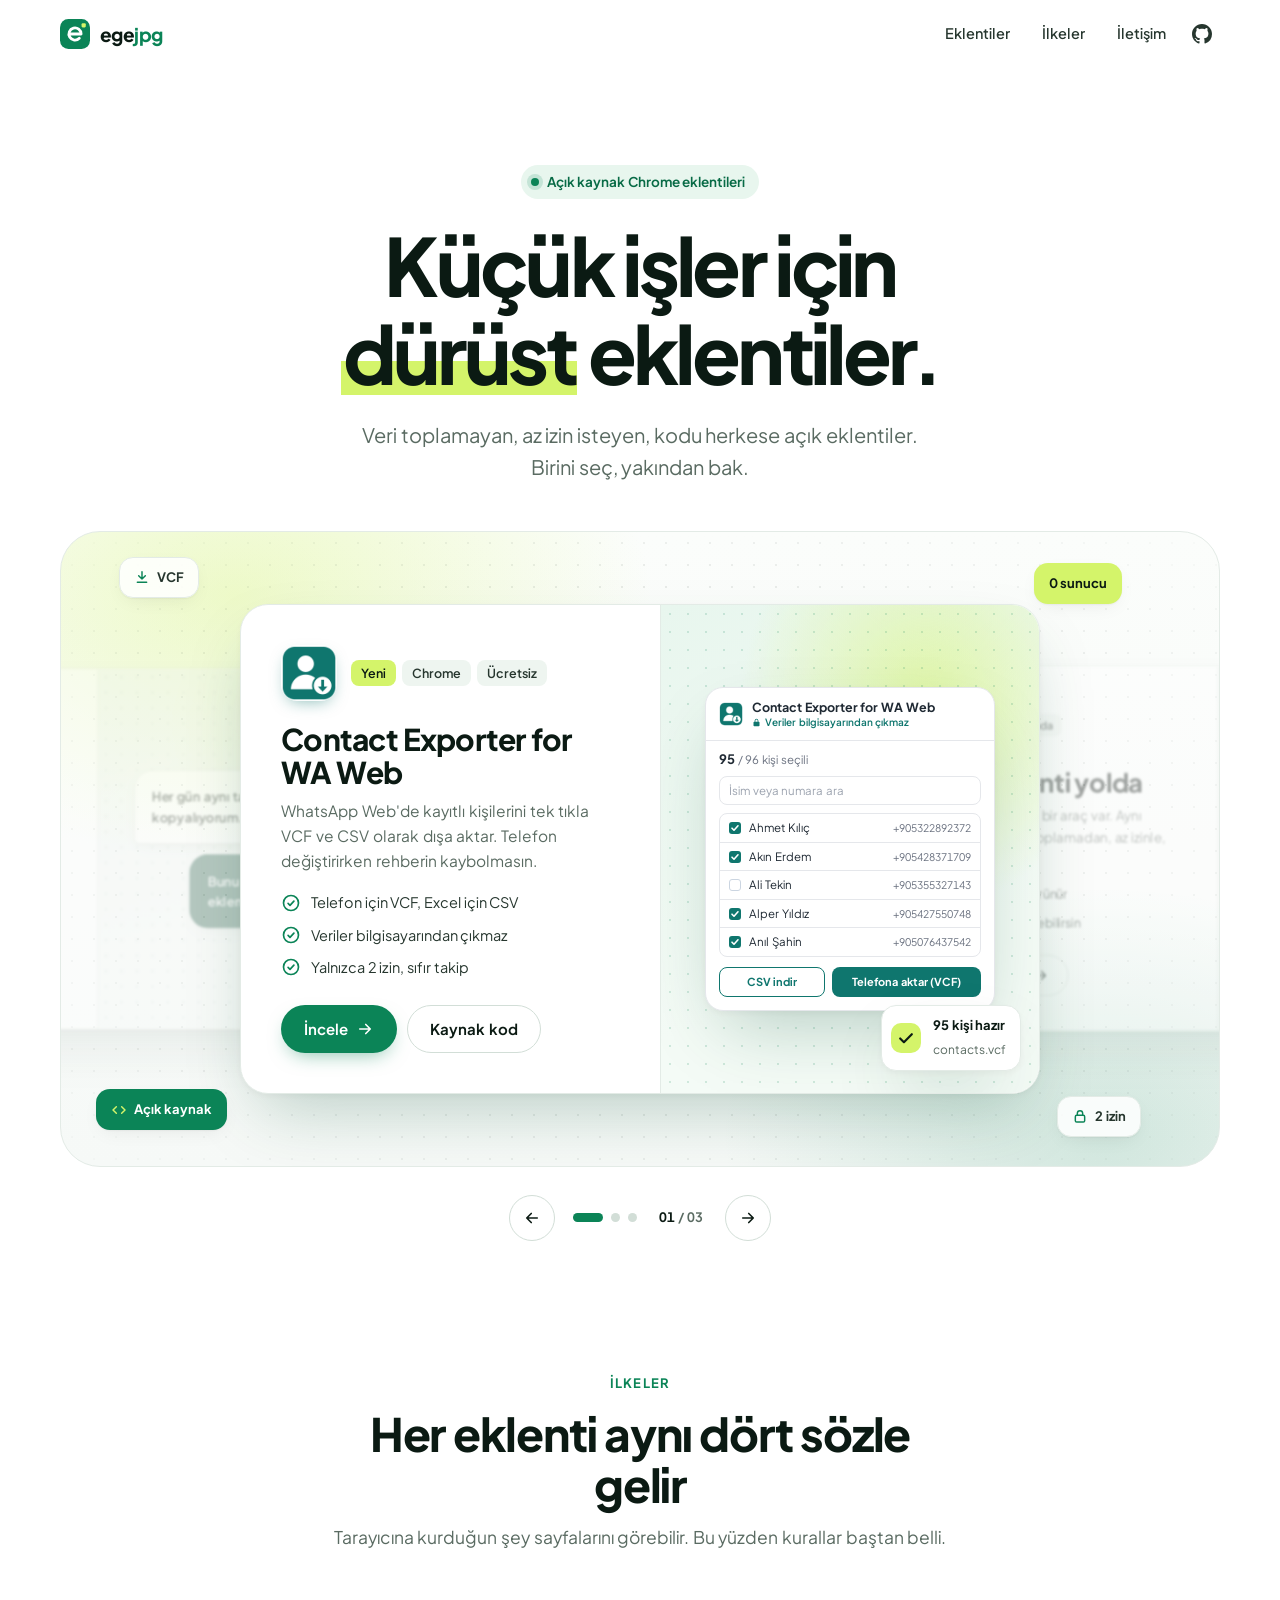
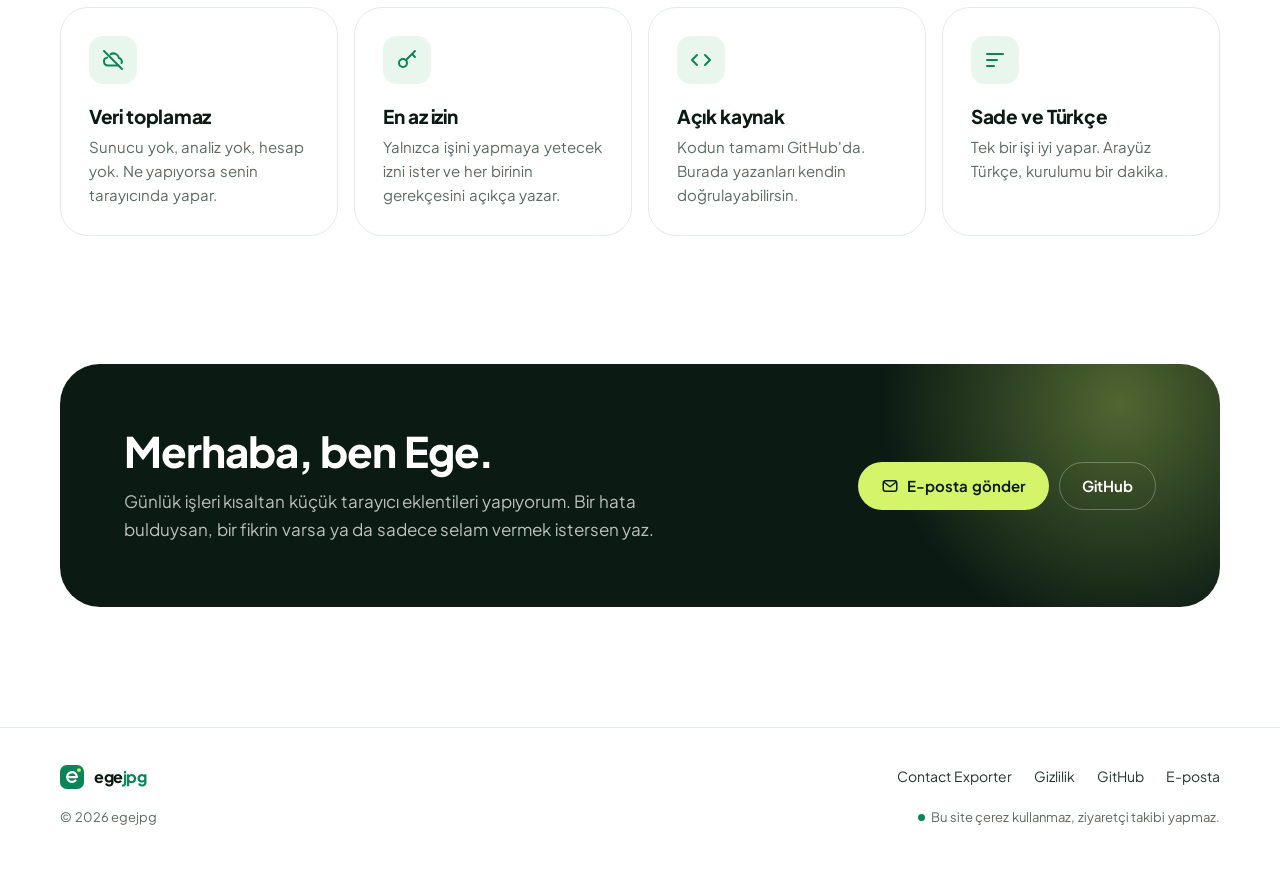
==== index.html @ b01a28e3 "Initial site: home, Contact Exporter page, privacy policy" ====
<!doctype html>
<html lang="tr" class="no-js">
<head>
  <meta charset="utf-8">
  <meta name="viewport" content="width=device-width, initial-scale=1">
  <title>egejpg · Dürüst tarayıcı eklentileri</title>
  <meta name="description" content="Veri toplamayan, az izin isteyen, açık kaynak Chrome eklentileri. Contact Exporter for WA Web ve sıradakiler.">
  <link rel="canonical" href="https://egejpg.github.io/">
  <meta name="theme-color" content="#ffffff">
  <meta property="og:type" content="website">
  <meta property="og:site_name" content="egejpg">
  <meta property="og:title" content="egejpg · Dürüst tarayıcı eklentileri">
  <meta property="og:description" content="Veri toplamayan, az izin isteyen, açık kaynak Chrome eklentileri.">
  <meta property="og:url" content="https://egejpg.github.io/">
  <meta property="og:image" content="https://egejpg.github.io/assets/img/contact-exporter/ana.png">
  <meta name="twitter:card" content="summary_large_image">
  <link rel="icon" href="/favicon.svg" type="image/svg+xml">
  <link rel="preload" href="/assets/fonts/jakarta-latin.woff2" as="font" type="font/woff2" crossorigin>
  <link rel="stylesheet" href="/assets/css/site.css">
  <script src="/assets/js/site.js" defer></script>
</head>
<body>
  <a class="skip" href="#icerik">İçeriğe geç</a>

  <header class="site-header">
    <div class="container">
      <a class="wordmark" href="/" aria-label="egejpg ana sayfa">
        <svg viewBox="0 0 32 32" aria-hidden="true"><rect width="32" height="32" rx="9" fill="#0b8457"/><path d="M9.5 16h13a6.5 6.5 0 1 0-1.9 4.6" fill="none" stroke="#fff" stroke-width="3" stroke-linecap="round" stroke-linejoin="round"/><rect x="23" y="4.5" width="4.5" height="4.5" rx="1.2" fill="#d4f46a"/></svg>
        <span class="wm">ege<b>jpg</b></span>
      </a>
      <nav class="nav" aria-label="Ana menü">
        <a href="#eklentiler"><span class="nav-text">Eklentiler</span></a>
        <a href="#ilkeler"><span class="nav-text">İlkeler</span></a>
        <a href="#iletisim"><span class="nav-text">İletişim</span></a>
        <a class="nav-icon" href="https://github.com/egejpg" aria-label="GitHub">
          <svg viewBox="0 0 16 16" fill="currentColor" aria-hidden="true"><path d="M8 0C3.58 0 0 3.58 0 8c0 3.54 2.29 6.53 5.47 7.59.4.07.55-.17.55-.38 0-.19-.01-.82-.01-1.49-2.01.37-2.53-.49-2.69-.94-.09-.23-.48-.94-.82-1.13-.28-.15-.68-.52-.01-.53.63-.01 1.08.58 1.23.82.72 1.21 1.87.87 2.33.66.07-.52.28-.87.51-1.07-1.78-.2-3.64-.89-3.64-3.95 0-.87.31-1.59.82-2.15-.08-.2-.36-1.02.08-2.12 0 0 .67-.21 2.2.82.64-.18 1.32-.27 2-.27.68 0 1.36.09 2 .27 1.53-1.04 2.2-.82 2.2-.82.44 1.1.16 1.92.08 2.12.51.56.82 1.27.82 2.15 0 3.07-1.87 3.75-3.65 3.95.29.25.54.73.54 1.48 0 1.07-.01 1.93-.01 2.2 0 .21.15.46.55.38A8.013 8.013 0 0016 8c0-4.42-3.58-8-8-8z"/></svg>
        </a>
      </nav>
    </div>
  </header>

  <main id="icerik">
    <section class="hero container">
      <p class="eyebrow reveal"><span class="dot"></span> Açık kaynak Chrome eklentileri</p>
      <h1 class="reveal" style="--d:.08s">Küçük işler için <mark class="hl">dürüst</mark> eklentiler.</h1>
      <p class="lead reveal" style="--d:.16s">Veri toplamayan, az izin isteyen, kodu herkese açık eklentiler. Birini seç, yakından bak.</p>
    </section>

    <section id="eklentiler" class="container reveal" style="--d:.22s" aria-label="Eklentiler">
      <div id="ext-carousel" class="stage home-stage carousel" data-carousel data-parallax tabindex="0">
        <span class="floater" style="--x:5%;--y:4%;--depth:22;" aria-hidden="true"><span class="floater-in" style="--dur:9s">
          <svg viewBox="0 0 24 24" fill="none" stroke="currentColor" stroke-width="2.2" stroke-linecap="round" stroke-linejoin="round"><path d="M12 4v11M7 10l5 5 5-5M5 20h14"/></svg>VCF</span></span>
        <span class="floater hide-sm" style="--x:84%;--y:5%;--depth:-18;" aria-hidden="true"><span class="floater-in lime" style="--dur:11s;--delay:-3s">0 sunucu</span></span>
        <span class="floater hide-sm" style="--x:3%;--y:88%;--depth:-14;" aria-hidden="true"><span class="floater-in green" style="--dur:10s;--delay:-6s">
          <svg viewBox="0 0 24 24" fill="none" stroke="currentColor" stroke-width="2.2" stroke-linecap="round" stroke-linejoin="round"><path d="m8 7-5 5 5 5M16 7l5 5-5 5"/></svg>Açık kaynak</span></span>
        <span class="floater" style="--x:86%;--y:89%;--depth:20;" aria-hidden="true"><span class="floater-in" style="--dur:8s;--delay:-2s">
          <svg viewBox="0 0 24 24" fill="none" stroke="currentColor" stroke-width="2.2" stroke-linecap="round" stroke-linejoin="round"><rect x="5" y="11" width="14" height="10" rx="2"/><path d="M8 11V8a4 4 0 0 1 8 0v3"/></svg>2 izin</span></span>

        <div class="carousel-track">
          <!-- 1. Contact Exporter -->
          <article class="slide" data-title="Contact Exporter for WA Web">
            <div class="slide-float">
              <div class="slide-card ext-card">
                <div class="ext-body">
                  <div class="ext-top">
                    <img class="ext-icon" src="/assets/img/contact-exporter/icon.png" alt="" width="56" height="56">
                    <div class="ext-tags"><span class="tag tag-lime">Yeni</span><span class="tag">Chrome</span><span class="tag">Ücretsiz</span></div>
                  </div>
                  <h2>Contact Exporter for WA Web</h2>
                  <p>WhatsApp Web'de kayıtlı kişilerini tek tıkla VCF ve CSV olarak dışa aktar. Telefon değiştirirken rehberin kaybolmasın.</p>
                  <ul class="checks">
                    <li><svg viewBox="0 0 24 24" fill="none" stroke="currentColor" stroke-width="2" stroke-linecap="round" stroke-linejoin="round"><circle cx="12" cy="12" r="9"/><path d="m8.5 12.5 2.3 2.3 4.7-5"/></svg>Telefon için VCF, Excel için CSV</li>
                    <li><svg viewBox="0 0 24 24" fill="none" stroke="currentColor" stroke-width="2" stroke-linecap="round" stroke-linejoin="round"><circle cx="12" cy="12" r="9"/><path d="m8.5 12.5 2.3 2.3 4.7-5"/></svg>Veriler bilgisayarından çıkmaz</li>
                    <li><svg viewBox="0 0 24 24" fill="none" stroke="currentColor" stroke-width="2" stroke-linecap="round" stroke-linejoin="round"><circle cx="12" cy="12" r="9"/><path d="m8.5 12.5 2.3 2.3 4.7-5"/></svg>Yalnızca 2 izin, sıfır takip</li>
                  </ul>
                  <div class="ext-actions">
                    <a class="btn btn-primary" href="/contact-exporter/">İncele
                      <svg class="arrow" viewBox="0 0 24 24" fill="none" stroke="currentColor" stroke-width="2.2" stroke-linecap="round" stroke-linejoin="round"><path d="M5 12h14M13 6l6 6-6 6"/></svg></a>
                    <a class="btn btn-ghost" href="https://github.com/egejpg/contact-exporter-wa-web">Kaynak kod</a>
                  </div>
                </div>
                <div class="ext-visual" aria-hidden="true">
                  <div class="depth">
                    <div class="mock-popup">
                      <div class="mp-head"><img src="/assets/img/contact-exporter/icon.png" alt="" width="24" height="24"><div><b>Contact Exporter for WA Web</b><small><svg viewBox="0 0 24 24" fill="currentColor"><path d="M12 2a5 5 0 0 0-5 5v3H6a2 2 0 0 0-2 2v8a2 2 0 0 0 2 2h12a2 2 0 0 0 2-2v-8a2 2 0 0 0-2-2h-1V7a5 5 0 0 0-5-5zm-3 8V7a3 3 0 1 1 6 0v3H9z"/></svg>Veriler bilgisayarından çıkmaz</small></div></div>
                      <div class="mp-body">
                        <div class="mp-count"><b>95</b> / 96 kişi seçili</div>
                        <div class="mp-search">İsim veya numara ara</div>
                        <ul class="mp-list">
                          <li><i></i><span>Ahmet Kılıç</span><em>+905322892372</em></li>
                          <li><i></i><span>Akın Erdem</span><em>+905428371709</em></li>
                          <li class="off"><i></i><span>Ali Tekin</span><em>+905355327143</em></li>
                          <li><i></i><span>Alper Yıldız</span><em>+905427550748</em></li>
                          <li><i></i><span>Anıl Şahin</span><em>+905076437542</em></li>
                        </ul>
                        <div class="mp-actions"><span class="o">CSV indir</span><span class="f">Telefona aktar (VCF)</span></div>
                      </div>
                    </div>
                  </div>
                  <div class="toast-pos depth-2">
                    <div class="mock-toast"><span class="ok"><svg viewBox="0 0 24 24" fill="none" stroke="currentColor" stroke-width="2.6" stroke-linecap="round" stroke-linejoin="round"><path d="m5 12.5 4.5 4.5L19 7.5"/></svg></span><div><b>95 kişi hazır</b><small>contacts.vcf</small></div></div>
                  </div>
                </div>
              </div>
            </div>
          </article>

          <!-- 2. Sıradaki -->
          <article class="slide" data-title="Sıradaki eklenti">
            <div class="slide-float">
              <div class="slide-card ext-card">
                <div class="ext-body">
                  <div class="ext-top">
                    <span class="ext-icon placeholder"><svg viewBox="0 0 24 24" fill="none" stroke="currentColor" stroke-width="2" stroke-linecap="round"><path d="M12 5v14M5 12h14"/></svg></span>
                    <div class="ext-tags"><span class="tag">Yapım aşamasında</span></div>
                  </div>
                  <h2>Sıradaki eklenti yolda</h2>
                  <p>Üzerinde çalıştığım yeni bir araç var. Aynı ilkelerle gelecek: veri toplamadan, az izinle, kodu açık.</p>
                  <ul class="checks">
                    <li><svg viewBox="0 0 24 24" fill="none" stroke="currentColor" stroke-width="2" stroke-linecap="round" stroke-linejoin="round"><circle cx="12" cy="12" r="9"/><path d="m8.5 12.5 2.3 2.3 4.7-5"/></svg>Çıkınca ilk burada görünür</li>
                    <li><svg viewBox="0 0 24 24" fill="none" stroke="currentColor" stroke-width="2" stroke-linecap="round" stroke-linejoin="round"><circle cx="12" cy="12" r="9"/><path d="m8.5 12.5 2.3 2.3 4.7-5"/></svg>GitHub'dan takip edebilirsin</li>
                  </ul>
                  <div class="ext-actions">
                    <a class="btn btn-ghost" href="https://github.com/egejpg">GitHub'da takip et
                      <svg class="arrow" viewBox="0 0 24 24" fill="none" stroke="currentColor" stroke-width="2.2" stroke-linecap="round" stroke-linejoin="round"><path d="M5 12h14M13 6l6 6-6 6"/></svg></a>
                  </div>
                </div>
                <div class="ext-visual" aria-hidden="true">
                  <div class="ghost-stack depth">
                    <div class="ghost-row"><i></i><b></b></div>
                    <div class="ghost-row"><i></i><b></b></div>
                    <div class="ghost-row"><i></i><b></b></div>
                  </div>
                </div>
              </div>
            </div>
          </article>

          <!-- 3. Fikir -->
          <article class="slide" data-title="Fikrini yaz">
            <div class="slide-float">
              <div class="slide-card ext-card">
                <div class="ext-body">
                  <div class="ext-top">
                    <span class="ext-icon placeholder"><svg viewBox="0 0 24 24" fill="none" stroke="currentColor" stroke-width="2" stroke-linecap="round" stroke-linejoin="round"><path d="M9 18h6M10 21h4M12 3a6 6 0 0 0-3.5 10.9c.6.4 1 1.1 1 1.8V16h5v-.3c0-.7.4-1.4 1-1.8A6 6 0 0 0 12 3z"/></svg></span>
                    <div class="ext-tags"><span class="tag">Senden</span></div>
                  </div>
                  <h2>Bir fikrin mi var?</h2>
                  <p>Tarayıcıda her gün tekrar ettiğin, seni yoran bir iş varsa yaz. Sıradaki eklenti o olabilir.</p>
                  <div class="ext-actions">
                    <a class="btn btn-primary" href="mailto:egeergul67@gmail.com?subject=Eklenti%20fikri">Fikrini yaz
                      <svg class="arrow" viewBox="0 0 24 24" fill="none" stroke="currentColor" stroke-width="2.2" stroke-linecap="round" stroke-linejoin="round"><path d="M5 12h14M13 6l6 6-6 6"/></svg></a>
                  </div>
                </div>
                <div class="ext-visual" aria-hidden="true">
                  <div class="bubbles depth">
                    <p class="bubble">Her gün aynı tabloyu elle kopyalıyorum…</p>
                    <p class="bubble">Bunu tek tıkla yapan bir eklenti olabilir.</p>
                  </div>
                </div>
              </div>
            </div>
          </article>
        </div>
      </div>

      <div class="carousel-controls" data-controls="ext-carousel">
        <button class="c-btn" type="button" data-prev aria-label="Önceki">
          <svg viewBox="0 0 24 24" fill="none" stroke="currentColor" stroke-width="2.2" stroke-linecap="round" stroke-linejoin="round"><path d="M19 12H5M11 6l-6 6 6 6"/></svg></button>
        <div class="c-dots"></div>
        <span class="c-count" aria-live="polite"></span>
        <button class="c-btn" type="button" data-next aria-label="Sonraki">
          <svg viewBox="0 0 24 24" fill="none" stroke="currentColor" stroke-width="2.2" stroke-linecap="round" stroke-linejoin="round"><path d="M5 12h14M13 6l6 6-6 6"/></svg></button>
      </div>
    </section>

    <section id="ilkeler" class="section container">
      <div class="section-head center reveal">
        <span class="kicker">İlkeler</span>
        <h2>Her eklenti aynı dört sözle gelir</h2>
        <p>Tarayıcına kurduğun şey sayfalarını görebilir. Bu yüzden kurallar baştan belli.</p>
      </div>
      <div class="grid-4">
        <article class="card reveal">
          <div class="card-icon"><svg viewBox="0 0 24 24" fill="none" stroke="currentColor" stroke-width="2" stroke-linecap="round" stroke-linejoin="round"><path d="m3 3 18 18"/><path d="M17.5 17.5H7a4 4 0 0 1-.9-7.9M9.5 6.3A5.5 5.5 0 0 1 17.9 10a3.5 3.5 0 0 1 2.6 5"/></svg></div>
          <h3>Veri toplamaz</h3>
          <p>Sunucu yok, analiz yok, hesap yok. Ne yapıyorsa senin tarayıcında yapar.</p>
        </article>
        <article class="card reveal" style="--d:.08s">
          <div class="card-icon"><svg viewBox="0 0 24 24" fill="none" stroke="currentColor" stroke-width="2" stroke-linecap="round" stroke-linejoin="round"><circle cx="8" cy="15" r="4"/><path d="m11 12 9-9M17 6l3 3"/></svg></div>
          <h3>En az izin</h3>
          <p>Yalnızca işini yapmaya yetecek izni ister ve her birinin gerekçesini açıkça yazar.</p>
        </article>
        <article class="card reveal" style="--d:.16s">
          <div class="card-icon"><svg viewBox="0 0 24 24" fill="none" stroke="currentColor" stroke-width="2" stroke-linecap="round" stroke-linejoin="round"><path d="m8 7-5 5 5 5M16 7l5 5-5 5"/></svg></div>
          <h3>Açık kaynak</h3>
          <p>Kodun tamamı GitHub'da. Burada yazanları kendin doğrulayabilirsin.</p>
        </article>
        <article class="card reveal" style="--d:.24s">
          <div class="card-icon"><svg viewBox="0 0 24 24" fill="none" stroke="currentColor" stroke-width="2" stroke-linecap="round" stroke-linejoin="round"><path d="M4 6h16M4 12h10M4 18h7"/></svg></div>
          <h3>Sade ve Türkçe</h3>
          <p>Tek bir işi iyi yapar. Arayüz Türkçe, kurulumu bir dakika.</p>
        </article>
      </div>
    </section>

    <section id="iletisim" class="container">
      <div class="band reveal">
        <div>
          <h2>Merhaba, ben Ege.</h2>
          <p>Günlük işleri kısaltan küçük tarayıcı eklentileri yapıyorum. Bir hata bulduysan, bir fikrin varsa ya da sadece selam vermek istersen yaz.</p>
        </div>
        <div class="actions">
          <a class="btn btn-primary" href="mailto:egeergul67@gmail.com">
            <svg viewBox="0 0 24 24" fill="none" stroke="currentColor" stroke-width="2" stroke-linecap="round" stroke-linejoin="round"><rect x="3" y="5" width="18" height="14" rx="3"/><path d="m4 7 8 6 8-6"/></svg>E-posta gönder</a>
          <a class="btn btn-ghost" href="https://github.com/egejpg">GitHub</a>
        </div>
      </div>
    </section>
  </main>

  <footer class="site-footer">
    <div class="container">
      <a class="wordmark" href="/" aria-label="egejpg ana sayfa">
        <svg viewBox="0 0 32 32" aria-hidden="true"><rect width="32" height="32" rx="9" fill="#0b8457"/><path d="M9.5 16h13a6.5 6.5 0 1 0-1.9 4.6" fill="none" stroke="#fff" stroke-width="3" stroke-linecap="round" stroke-linejoin="round"/><rect x="23" y="4.5" width="4.5" height="4.5" rx="1.2" fill="#d4f46a"/></svg>
        <span class="wm">ege<b>jpg</b></span>
      </a>
      <nav class="foot-links" aria-label="Alt menü">
        <a href="/contact-exporter/">Contact Exporter</a>
        <a href="/contact-exporter/privacy/">Gizlilik</a>
        <a href="https://github.com/egejpg">GitHub</a>
        <a href="mailto:egeergul67@gmail.com">E-posta</a>
      </nav>
      <div class="foot-note">
        <span>© <span data-year>2026</span> egejpg</span>
        <span class="leaf">Bu site çerez kullanmaz, ziyaretçi takibi yapmaz.</span>
      </div>
    </div>
  </footer>
</body>
</html>
---- assets/css/site.css ----
/* egejpg — site stilleri
   İlkeler: beyaz zemin, tek yeşil + limon vurgu, yuvarlak kartlar,
   belirli bir sahne (stage) içinde yüzen öğeler. */

@font-face {
  font-family: 'Jakarta';
  font-style: normal;
  font-display: swap;
  font-weight: 200 800;
  src: url(/assets/fonts/jakarta-latin-ext.woff2) format('woff2');
  unicode-range: U+0100-02BA, U+02BD-02C5, U+02C7-02CC, U+02CE-02D7, U+02DD-02FF, U+0304, U+0308, U+0329, U+1D00-1DBF, U+1E00-1E9F, U+1EF2-1EFF, U+2020, U+20A0-20AB, U+20AD-20C0, U+2113, U+2C60-2C7F, U+A720-A7FF;
}
@font-face {
  font-family: 'Jakarta';
  font-style: normal;
  font-display: swap;
  font-weight: 200 800;
  src: url(/assets/fonts/jakarta-latin.woff2) format('woff2');
  unicode-range: U+0000-00FF, U+0131, U+0152-0153, U+02BB-02BC, U+02C6, U+02DA, U+02DC, U+0304, U+0308, U+0329, U+2000-206F, U+20AC, U+2122, U+2191, U+2193, U+2212, U+2215, U+FEFF, U+FFFD;
}

:root {
  --bg: #ffffff;
  --surface: #f6f9f7;
  --surface-2: #eef5f0;
  --ink: #0b1a13;
  --ink-2: #26362e;
  --muted: #5a6b62;
  --line: #e3ebe6;
  --line-2: #d2ded7;

  --green: #0b8457;
  --green-deep: #086b46;
  --green-soft: #e8f6ee;
  --green-tint: #cfeedb;
  --lime: #d4f46a;
  --lime-soft: #f1fcd0;

  --r-s: 12px;
  --r: 20px;
  --r-l: 28px;
  --r-xl: 40px;

  --shadow-1: 0 1px 2px rgba(11, 26, 19, .05), 0 6px 20px -6px rgba(11, 26, 19, .08);
  --shadow-float: 0 2px 6px rgba(11, 26, 19, .04), 0 30px 70px -20px rgba(8, 80, 50, .28);
  --ease: cubic-bezier(.22, .8, .24, 1);
  --max: 1160px;
  --gutter: clamp(16px, 4vw, 32px);

  color-scheme: light;
}

*, *::before, *::after { box-sizing: border-box; }

html { -webkit-text-size-adjust: 100%; scroll-behavior: smooth; }

body {
  margin: 0;
  background: var(--bg);
  color: var(--ink);
  font: 400 16px/1.6 'Jakarta', system-ui, -apple-system, 'Segoe UI', Roboto, sans-serif;
  word-spacing: .04em;
  -webkit-font-smoothing: antialiased;
  text-rendering: optimizeLegibility;
  overflow-x: hidden;
}

img, svg { display: block; max-width: 100%; }
a { color: var(--green-deep); text-underline-offset: 3px; }
a:hover { color: var(--green); }
h1, h2, h3 { line-height: 1.1; letter-spacing: -.025em; margin: 0; font-weight: 750; }
p { margin: 0; }
:focus-visible { outline: 2px solid var(--green); outline-offset: 3px; border-radius: 6px; }
[hidden] { display: none !important; }

.container { width: min(var(--max), 100% - 2 * var(--gutter)); margin-inline: auto; }
.visually-hidden { position: absolute !important; width: 1px; height: 1px; overflow: hidden; clip: rect(0 0 0 0); white-space: nowrap; }
.skip { position: absolute; left: 12px; top: -48px; z-index: 100; background: var(--ink); color: #fff; padding: 8px 14px; border-radius: 10px; }
.skip:focus { top: 12px; color: #fff; }

/* ---------- Üst bar ---------- */
.site-header {
  position: sticky; top: 0; z-index: 50;
  background: rgba(255, 255, 255, .78);
  backdrop-filter: saturate(1.6) blur(14px);
  -webkit-backdrop-filter: saturate(1.6) blur(14px);
  border-bottom: 1px solid transparent;
  transition: border-color .3s;
}
.site-header.is-scrolled { border-bottom-color: var(--line); }
.site-header .container { display: flex; align-items: center; justify-content: space-between; height: 68px; gap: 16px; }

.wordmark { display: inline-flex; align-items: center; gap: 10px; color: var(--ink); text-decoration: none; font-weight: 750; font-size: 19px; letter-spacing: -.03em; }
.wordmark:hover { color: var(--ink); }
.wordmark svg { width: 30px; height: 30px; transition: transform .5s var(--ease); }
.wordmark:hover svg { transform: rotate(-8deg) scale(1.06); }
.wordmark b { color: var(--green); font-weight: inherit; }

.nav { display: flex; align-items: center; gap: 4px; }
.nav a {
  color: var(--ink-2); text-decoration: none; font-size: 14.5px; font-weight: 550;
  padding: 8px 14px; border-radius: 999px; transition: background .2s, color .2s;
}
.nav a:hover { background: var(--surface-2); color: var(--ink); }
.nav .nav-icon { display: inline-flex; padding: 8px; }
.nav .nav-icon svg { width: 20px; height: 20px; }
@media (max-width: 640px) { .nav .nav-text { display: none; } }

/* ---------- Düğmeler ---------- */
.btn {
  display: inline-flex; align-items: center; justify-content: center; gap: 8px;
  height: 48px; padding: 0 22px; border-radius: 999px;
  font: inherit; font-size: 15px; font-weight: 650; text-decoration: none; white-space: nowrap;
  border: 1px solid transparent; cursor: pointer;
  transition: transform .25s var(--ease), background .2s, box-shadow .25s, color .2s, border-color .2s;
}
.btn svg { width: 18px; height: 18px; flex: none; transition: transform .25s var(--ease); }
.btn:hover svg.arrow { transform: translateX(3px); }
.btn:active { transform: scale(.97); }
.btn-primary { background: var(--green); color: #fff; box-shadow: 0 8px 20px -8px rgba(11, 132, 87, .55); }
.btn-primary:hover { background: var(--green-deep); color: #fff; box-shadow: 0 12px 26px -10px rgba(11, 132, 87, .65); }
.btn-ghost { background: #fff; color: var(--ink); border-color: var(--line-2); }
.btn-ghost:hover { border-color: var(--ink); color: var(--ink); }
.btn-soon { background: var(--surface); color: var(--muted); border: 1px dashed var(--line-2); cursor: default; }
.btn-soon:active { transform: none; }
.btn-sm { height: 40px; padding: 0 16px; font-size: 14px; }

/* ---------- Etiketler ---------- */
.eyebrow {
  display: inline-flex; align-items: center; gap: 8px;
  padding: 6px 14px 6px 10px; border-radius: 999px;
  background: var(--green-soft); color: var(--green-deep);
  font-size: 13.5px; font-weight: 650;
}
.eyebrow .dot { width: 8px; height: 8px; border-radius: 50%; background: var(--green); box-shadow: 0 0 0 4px rgba(11, 132, 87, .16); animation: pulse 2.4s ease-in-out infinite; }
@keyframes pulse { 50% { box-shadow: 0 0 0 7px rgba(11, 132, 87, 0); } }

.tag { display: inline-flex; align-items: center; height: 26px; padding: 0 10px; border-radius: 8px; background: var(--surface-2); color: var(--ink-2); font-size: 12.5px; font-weight: 600; }
.tag-lime { background: var(--lime); color: var(--ink); }

mark.hl {
  color: inherit; padding: 0 .02em;
  background: linear-gradient(transparent 58%, var(--lime) 58%, var(--lime) 92%, transparent 92%);
}

/* ---------- Bölümler ---------- */
section { position: relative; }
.section { padding-block: clamp(72px, 10vw, 128px); }
.section-head { max-width: 640px; margin-bottom: clamp(32px, 5vw, 56px); }
.section-head.center { margin-inline: auto; text-align: center; }
.section-head h2 { font-size: clamp(30px, 4.4vw, 46px); margin-top: 14px; }
.section-head p { color: var(--muted); font-size: 17.5px; margin-top: 14px; }
.kicker { font-size: 13px; font-weight: 700; letter-spacing: .08em; text-transform: uppercase; color: var(--green); }

/* ---------- Ana sayfa giriş ---------- */
.hero { text-align: center; padding-top: clamp(48px, 8vw, 96px); padding-bottom: clamp(32px, 5vw, 48px); }
.hero h1 { font-size: clamp(40px, 7.2vw, 80px); letter-spacing: -.045em; margin: 22px auto 0; max-width: 13ch; }
.hero .lead { color: var(--muted); font-size: clamp(17px, 2vw, 20px); max-width: 560px; margin: 22px auto 0; }

/* ---------- Sahne: öğelerin yüzdüğü sınırlı alan ---------- */
.stage {
  --px: 0; --py: 0;
  position: relative; isolation: isolate; overflow: hidden;
  border-radius: var(--r-xl);
  border: 1px solid var(--line);
  background:
    radial-gradient(60% 70% at 15% 10%, rgba(212, 244, 106, .35), transparent 60%),
    radial-gradient(55% 65% at 90% 95%, rgba(11, 132, 87, .16), transparent 60%),
    linear-gradient(180deg, #fbfdfb, var(--surface));
}
.stage::before { /* nokta ızgara */
  content: ''; position: absolute; inset: 0; z-index: -1;
  background-image: radial-gradient(rgba(11, 26, 19, .12) 1px, transparent 1.2px);
  background-size: 22px 22px;
  -webkit-mask-image: radial-gradient(75% 75% at 50% 50%, #000 30%, transparent 100%);
  mask-image: radial-gradient(75% 75% at 50% 50%, #000 30%, transparent 100%);
}

/* Sahnede sürüklenebilen küçük yüzen çipler */
.floater {
  position: absolute; left: var(--x); top: var(--y); z-index: 2;
  transform: translate3d(calc(var(--px) * var(--depth, 10) * 1px), calc(var(--py) * var(--depth, 10) * 1px), 0);
  transition: transform .5s var(--ease);
  touch-action: none; cursor: grab; user-select: none; -webkit-user-select: none;
}
.floater.is-held { cursor: grabbing; transition: none; z-index: 5; }
.floater-in {
  display: inline-flex; align-items: center; gap: 7px;
  padding: 9px 14px; border-radius: 14px;
  background: rgba(255, 255, 255, .86); border: 1px solid var(--line);
  box-shadow: var(--shadow-1);
  font-size: 13px; font-weight: 700; color: var(--ink-2); white-space: nowrap;
  animation: drift var(--dur, 9s) ease-in-out infinite;
  animation-delay: var(--delay, 0s);
  transition: box-shadow .25s, transform .25s var(--ease);
}
.floater.is-held .floater-in { box-shadow: var(--shadow-float); scale: 1.06; }
.floater-in svg { width: 16px; height: 16px; color: var(--green); }
.floater-in.lime { background: var(--lime); border-color: transparent; color: var(--ink); }
.floater-in.green { background: var(--green); border-color: transparent; color: #fff; }
.floater-in.green svg { color: var(--lime); }
@keyframes drift {
  0%, 100% { transform: translate3d(0, 0, 0) rotate(-2deg); }
  33% { transform: translate3d(6px, -12px, 0) rotate(1.5deg); }
  66% { transform: translate3d(-5px, 6px, 0) rotate(-.5deg); }
}

/* ---------- Kaydırmalı seçici (carousel) ---------- */
.carousel { outline: none; }
.carousel-track {
  position: relative; z-index: 1;
  display: grid; place-items: center;
  pointer-events: none;
  touch-action: pan-y;
}
.slide {
  --off: 0; --abs: 0;
  grid-area: 1 / 1;
  width: var(--slide-w, min(800px, 84%));
  pointer-events: auto;
  transform: translateX(calc(var(--off) * var(--shift, 70%) + var(--drag, 0px))) scale(calc(1 - var(--abs) * .14));
  opacity: calc(1 - var(--abs) * .62);
  filter: saturate(calc(1 - var(--abs) * .6)) blur(calc(var(--abs) * 1.5px));
  z-index: calc(10 - var(--abs));
  transition: transform .75s var(--ease), opacity .5s, filter .5s;
  cursor: pointer;
}
.slide.is-active { cursor: auto; }
.slide.is-far { opacity: 0; pointer-events: none; }
.carousel.is-dragging .slide { transition: none; }
.carousel.is-dragging .slide, .carousel.is-dragging .slide * { cursor: grabbing; user-select: none; -webkit-user-select: none; }

.slide-float { animation: float 8s ease-in-out infinite; animation-delay: calc(var(--i, 0) * -2.6s); }
@keyframes float {
  0%, 100% { transform: translate3d(0, 0, 0) rotate(0deg); }
  50% { transform: translate3d(0, -12px, 0) rotate(-.35deg); }
}

.slide-card {
  position: relative; overflow: hidden;
  background: #fff; border: 1px solid var(--line); border-radius: var(--r-l);
  box-shadow: var(--shadow-float);
  transition: transform .5s var(--ease), box-shadow .4s;
}
.slide.is-active .slide-card {
  transform: perspective(1400px) rotateY(calc(var(--px) * 4deg)) rotateX(calc(var(--py) * -3deg));
}

.carousel-controls { display: flex; align-items: center; justify-content: center; gap: 18px; margin-top: 28px; }
.c-btn {
  width: 46px; height: 46px; border-radius: 50%;
  display: inline-grid; place-items: center;
  background: #fff; border: 1px solid var(--line-2); color: var(--ink); cursor: pointer;
  transition: transform .25s var(--ease), border-color .2s, background .2s;
}
.c-btn:hover { border-color: var(--ink); }
.c-btn:active { transform: scale(.92); }
.c-btn svg { width: 18px; height: 18px; }
.c-dots { display: flex; align-items: center; gap: 8px; }
.c-dot {
  width: 9px; height: 9px; padding: 0; border-radius: 999px; border: 0; cursor: pointer;
  background: var(--line-2); transition: width .45s var(--ease), background .3s;
}
.c-dot[aria-current="true"] { width: 30px; background: var(--green); }
.c-count { font-size: 13px; font-weight: 650; color: var(--muted); font-variant-numeric: tabular-nums; min-width: 52px; text-align: center; }
.c-count b { color: var(--ink); }

/* Ana sayfa sahnesi */
.home-stage { padding-block: clamp(36px, 6vw, 72px); }
.home-stage .floater { display: block; }

.ext-card { display: grid; grid-template-columns: 1.05fr .95fr; min-height: 420px; }
.ext-body { padding: clamp(24px, 3.4vw, 40px); display: flex; flex-direction: column; }
.ext-top { display: flex; align-items: center; gap: 14px; }
.ext-icon { width: 56px; height: 56px; border-radius: 16px; box-shadow: 0 6px 16px -6px rgba(15, 118, 110, .5); flex: none; }
.ext-icon.placeholder { display: grid; place-items: center; background: var(--surface-2); border: 1.5px dashed var(--line-2); box-shadow: none; color: var(--muted); }
.ext-icon.placeholder svg { width: 24px; height: 24px; }
.ext-tags { display: flex; flex-wrap: wrap; gap: 6px; }
.ext-body h2 { font-size: clamp(24px, 2.8vw, 30px); margin-top: 22px; }
.ext-body > p { color: var(--muted); margin-top: 10px; font-size: 15.5px; }
.checks { list-style: none; margin: 18px 0 0; padding: 0; display: grid; gap: 9px; font-size: 14.5px; color: var(--ink-2); }
.checks li { display: flex; align-items: center; gap: 10px; }
.checks svg { width: 20px; height: 20px; flex: none; color: var(--green); }
.ext-actions { display: flex; flex-wrap: wrap; gap: 10px; margin-top: auto; padding-top: 26px; }

.ext-visual {
  position: relative; overflow: hidden;
  display: grid; place-items: center;
  background:
    radial-gradient(70% 60% at 70% 20%, rgba(212, 244, 106, .55), transparent 70%),
    linear-gradient(160deg, var(--green-soft), #f4fbf6 70%);
  border-left: 1px solid var(--line);
}
.ext-visual::before {
  content: ''; position: absolute; inset: 0;
  background-image: radial-gradient(rgba(11, 132, 87, .16) 1px, transparent 1.2px);
  background-size: 18px 18px;
}
.ext-visual > * { position: relative; }
.ext-visual .toast-pos { position: absolute; right: 18px; bottom: 22px; }
.ext-visual .mock-toast { padding: 9px 14px 9px 9px; border-radius: 15px; }
.ext-visual .mock-toast .ok { width: 30px; height: 30px; border-radius: 10px; }
.ext-visual .mock-toast b { font-size: 13px; }
.depth { transform: translate3d(calc(var(--px) * -10px), calc(var(--py) * -8px), 0); transition: transform .5s var(--ease); }
.depth-2 { transform: translate3d(calc(var(--px) * 16px), calc(var(--py) * 12px), 0); transition: transform .5s var(--ease); }

/* "Yakında" ve "fikir" kartlarının görselleri */
.ghost-stack { display: grid; gap: 12px; width: 70%; }
.ghost-row {
  height: 54px; border-radius: 16px; background: rgba(255, 255, 255, .8); border: 1px solid var(--line);
  display: flex; align-items: center; gap: 12px; padding: 0 14px;
}
.ghost-row i { width: 28px; height: 28px; border-radius: 9px; background: var(--green-tint); flex: none; }
.ghost-row b { height: 10px; border-radius: 6px; flex: 1; background: linear-gradient(90deg, var(--line) 0%, #f5f8f6 50%, var(--line) 100%); background-size: 200% 100%; animation: shimmer 2.2s linear infinite; }
.ghost-row:nth-child(2) { margin-left: 18px; opacity: .8; }
.ghost-row:nth-child(3) { margin-left: 36px; opacity: .6; }
@keyframes shimmer { to { background-position: -200% 0; } }

.bubble {
  max-width: 78%; padding: 18px 20px; border-radius: 22px 22px 22px 6px;
  background: #fff; border: 1px solid var(--line); box-shadow: var(--shadow-1);
  font-size: 15px; font-weight: 600; color: var(--ink-2);
}
.bubble + .bubble { margin-top: 12px; margin-left: auto; border-radius: 22px 22px 6px 22px; background: var(--green); color: #fff; border-color: transparent; }
.bubbles { width: 78%; }

/* ---------- Eklenti arayüzü taklidi (gerçek popup'ın küçük kopyası) ---------- */
.mock-popup {
  --mp-accent: #0f766e;
  width: 290px; background: #fff; border-radius: 18px;
  border: 1px solid #e5e7eb; box-shadow: var(--shadow-float);
  font-size: 11.5px; line-height: 1.35; color: #1f2933; overflow: hidden;
  user-select: none; -webkit-user-select: none;
}
.mp-head { display: flex; align-items: center; gap: 9px; padding: 11px 13px; border-bottom: 1px solid #e5e7eb; }
.mp-head img { width: 24px; height: 24px; border-radius: 6px; }
.mp-head b { display: block; font-size: 12.5px; }
.mp-head small { display: flex; align-items: center; gap: 4px; color: var(--mp-accent); font-size: 10px; font-weight: 600; }
.mp-head small svg { width: 9px; height: 9px; }
.mp-body { padding: 10px 13px 13px; }
.mp-count { color: #6b7280; margin-bottom: 7px; }
.mp-count b { color: #1f2933; font-size: 13px; }
.mp-search { border: 1px solid #e5e7eb; border-radius: 8px; padding: 6px 9px; color: #9ca3af; }
.mp-list { list-style: none; margin: 8px 0 0; padding: 0; border: 1px solid #e5e7eb; border-radius: 8px; }
.mp-list li { display: flex; align-items: center; gap: 8px; padding: 6px 9px; border-bottom: 1px solid #e5e7eb; }
.mp-list li:last-child { border-bottom: 0; }
.mp-list i { width: 12px; height: 12px; border-radius: 3px; background: var(--mp-accent) url("data:image/svg+xml,%3Csvg xmlns='http://www.w3.org/2000/svg' viewBox='0 0 12 12'%3E%3Cpath d='M3 6.2l2 2 4-4.4' fill='none' stroke='%23fff' stroke-width='1.6' stroke-linecap='round' stroke-linejoin='round'/%3E%3C/svg%3E") center/100% no-repeat; flex: none; }
.mp-list li.off i { background: #fff; border: 1px solid #cbd5e1; }
.mp-list span { flex: 1; white-space: nowrap; overflow: hidden; text-overflow: ellipsis; }
.mp-list em { font-style: normal; color: #6b7280; font-variant-numeric: tabular-nums; font-size: 10.5px; }
.mp-actions { display: grid; grid-template-columns: 1fr 1.4fr; gap: 7px; margin-top: 10px; }
.mp-actions span { display: grid; place-items: center; height: 30px; border-radius: 8px; font-weight: 700; font-size: 11px; }
.mp-actions .o { border: 1px solid var(--mp-accent); color: var(--mp-accent); }
.mp-actions .f { background: var(--mp-accent); color: #fff; }

.mock-toast {
  display: flex; align-items: center; gap: 12px;
  padding: 12px 16px 12px 12px; border-radius: 18px;
  background: #fff; border: 1px solid var(--line); box-shadow: var(--shadow-float);
  white-space: nowrap;
}
.mock-toast .ok { width: 36px; height: 36px; border-radius: 12px; display: grid; place-items: center; background: var(--lime); color: var(--ink); flex: none; }
.mock-toast .ok svg { width: 20px; height: 20px; }
.mock-toast b { display: block; font-size: 14px; }
.mock-toast small { color: var(--muted); font-size: 12px; }

/* ---------- İlke kartları ---------- */
.grid-4 { display: grid; grid-template-columns: repeat(4, 1fr); gap: 16px; }
.grid-3 { display: grid; grid-template-columns: repeat(3, 1fr); gap: 16px; }
.card {
  position: relative; padding: 28px; border-radius: var(--r-l);
  background: #fff; border: 1px solid var(--line);
  transition: transform .45s var(--ease), box-shadow .45s var(--ease), border-color .3s;
}
.card:hover { transform: translateY(-6px); box-shadow: var(--shadow-float); border-color: transparent; }
.card-icon {
  width: 48px; height: 48px; border-radius: 14px;
  display: grid; place-items: center;
  background: var(--green-soft); color: var(--green); margin-bottom: 22px;
  transition: background .3s, color .3s, transform .45s var(--ease);
}
.card:hover .card-icon { background: var(--green); color: var(--lime); transform: rotate(-6deg); }
.card-icon svg { width: 24px; height: 24px; }
.card h3 { font-size: 19px; letter-spacing: -.015em; }
.card p { color: var(--muted); font-size: 15px; margin-top: 8px; }

/* ---------- İletişim bandı ---------- */
.band {
  position: relative; overflow: hidden;
  display: grid; grid-template-columns: 1.3fr 1fr; align-items: center; gap: 32px;
  padding: clamp(32px, 5vw, 64px);
  border-radius: var(--r-xl);
  background: var(--ink); color: #fff;
}
.band::after {
  content: ''; position: absolute; width: 520px; height: 520px; right: -160px; top: -220px;
  background: radial-gradient(circle, rgba(212, 244, 106, .35), transparent 65%);
  pointer-events: none;
}
.band h2 { font-size: clamp(28px, 4vw, 42px); }
.band p { color: rgba(255, 255, 255, .72); margin-top: 14px; font-size: 17px; max-width: 46ch; }
.band .actions { display: flex; flex-wrap: wrap; gap: 10px; justify-content: flex-end; position: relative; z-index: 1; }
.band .btn-primary { background: var(--lime); color: var(--ink); box-shadow: none; }
.band .btn-primary:hover { background: #e2fa8f; color: var(--ink); }
.band .btn-ghost { background: transparent; color: #fff; border-color: rgba(255, 255, 255, .28); }
.band .btn-ghost:hover { border-color: #fff; color: #fff; }

/* ---------- Alt bilgi ---------- */
.site-footer { border-top: 1px solid var(--line); margin-top: clamp(72px, 10vw, 120px); padding-block: 36px 48px; color: var(--muted); font-size: 14px; }
.site-footer .container { display: flex; flex-wrap: wrap; align-items: center; justify-content: space-between; gap: 18px 32px; }
.site-footer .wordmark { font-size: 16px; }
.site-footer .wordmark svg { width: 24px; height: 24px; }
.foot-links { display: flex; flex-wrap: wrap; gap: 6px 22px; }
.foot-links a { color: var(--ink-2); text-decoration: none; }
.foot-links a:hover { color: var(--green); }
.foot-note { width: 100%; display: flex; flex-wrap: wrap; justify-content: space-between; gap: 8px 24px; font-size: 13px; }
.foot-note .leaf { display: inline-flex; align-items: center; gap: 6px; }
.foot-note .leaf::before { content: ''; width: 7px; height: 7px; border-radius: 50%; background: var(--green); }

/* ---------- Eklenti sayfası ---------- */
.back { display: inline-flex; align-items: center; gap: 6px; color: var(--muted); text-decoration: none; font-size: 14px; font-weight: 600; }
.back svg { width: 16px; height: 16px; transition: transform .25s var(--ease); }
.back:hover { color: var(--ink); }
.back:hover svg { transform: translateX(-3px); }

.p-hero { display: grid; grid-template-columns: 1fr 1.05fr; gap: clamp(32px, 5vw, 64px); align-items: center; padding-top: clamp(28px, 4vw, 48px); }
.p-hero h1 { font-size: clamp(40px, 6vw, 68px); letter-spacing: -.045em; margin-top: 20px; }
.p-hero .lead { color: var(--muted); font-size: clamp(17px, 1.8vw, 19.5px); margin-top: 20px; max-width: 34ch; }
.p-hero .actions { display: flex; flex-wrap: wrap; gap: 10px; margin-top: 32px; }
.meta { display: flex; flex-wrap: wrap; gap: 8px 20px; margin-top: 28px; color: var(--muted); font-size: 14px; font-weight: 550; }
.meta span { display: inline-flex; align-items: center; gap: 7px; }
.meta svg { width: 17px; height: 17px; color: var(--green); }

.p-stage { height: clamp(460px, 48vw, 580px); display: grid; place-items: center; }
.p-stage .mock-popup { width: 320px; font-size: 12.5px; }
.p-stage .stage-main { position: relative; z-index: 2; animation: float 8s ease-in-out infinite; }
.p-stage .stage-toast { position: absolute; right: 5%; bottom: 5%; z-index: 3; animation: float 7s ease-in-out infinite; animation-delay: -3s; }
.p-stage .floater { z-index: 1; }

.steps { counter-reset: step; }
.step .num {
  display: inline-grid; place-items: center; width: 44px; height: 44px; border-radius: 14px;
  background: var(--ink); color: var(--lime); font-weight: 750; font-size: 15px; margin-bottom: 22px;
  font-variant-numeric: tabular-nums;
}

/* Ekran görüntüsü sahnesi */
.shots-stage { padding-block: clamp(28px, 5vw, 56px); }
.shots-stage .slide { --slide-w: min(860px, 82%); --shift: 74%; }
.shot { display: block; width: 100%; height: auto; aspect-ratio: 16 / 10; border-radius: calc(var(--r-l) - 1px); }
.shot-caption { text-align: center; margin-top: 18px; color: var(--muted); font-size: 15px; min-height: 1.6em; }
.shot-caption b { color: var(--ink); }

/* İzinler */
.perm-grid { display: grid; grid-template-columns: 1fr 1fr; gap: 16px; }
.perm { padding: clamp(24px, 3vw, 36px); border-radius: var(--r-l); border: 1px solid var(--line); background: #fff; }
.perm.yes { background: linear-gradient(180deg, var(--green-soft), #fff 70%); border-color: var(--green-tint); }
.perm h3 { font-size: 19px; display: flex; align-items: center; gap: 10px; }
.perm h3 .pill { font-size: 12px; font-weight: 700; padding: 3px 10px; border-radius: 999px; background: var(--green); color: #fff; letter-spacing: 0; }
.perm.no h3 .pill { background: var(--surface-2); color: var(--muted); }
.perm ul { list-style: none; margin: 20px 0 0; padding: 0; display: grid; gap: 14px; }
.perm li { display: flex; gap: 12px; }
.perm li svg { width: 22px; height: 22px; flex: none; margin-top: 1px; }
.perm.yes li svg { color: var(--green); }
.perm.no li svg { color: #b3c2ba; }
.perm li b { display: block; font-size: 15.5px; }
.perm li code { font-size: 13.5px; background: rgba(255, 255, 255, .9); border: 1px solid var(--green-tint); padding: 1px 7px; border-radius: 6px; }
.perm li span { color: var(--muted); font-size: 14.5px; }
.source-link { display: flex; align-items: center; justify-content: space-between; gap: 16px; margin-top: 16px; padding: 18px 24px; border-radius: var(--r); background: var(--surface); text-decoration: none; color: var(--ink); font-weight: 600; transition: background .2s; }
.source-link:hover { background: var(--surface-2); color: var(--ink); }
.source-link code { font-size: 14px; color: var(--green-deep); }
.source-link svg { width: 18px; height: 18px; transition: transform .25s var(--ease); }
.source-link:hover svg { transform: translateX(4px); }

/* SSS */
.faq { max-width: 820px; margin-inline: auto; display: grid; gap: 10px; }
.faq details { border: 1px solid var(--line); border-radius: var(--r); background: #fff; transition: border-color .2s, box-shadow .3s; }
.faq details[open] { border-color: var(--green-tint); box-shadow: var(--shadow-1); }
.faq summary {
  list-style: none; cursor: pointer;
  display: flex; align-items: center; justify-content: space-between; gap: 16px;
  padding: 20px 22px; font-weight: 650; font-size: 16.5px;
}
.faq summary::-webkit-details-marker { display: none; }
.faq summary .pm { width: 30px; height: 30px; border-radius: 10px; background: var(--surface-2); display: grid; place-items: center; flex: none; transition: transform .35s var(--ease), background .2s; }
.faq summary .pm svg { width: 16px; height: 16px; }
.faq details[open] summary .pm { transform: rotate(45deg); background: var(--lime); }
.faq .answer { padding: 0 22px 22px; color: var(--muted); font-size: 15.5px; }
.faq .answer p + p, .faq .answer ol { margin-top: 10px; }
.faq .answer ol { padding-left: 20px; }

.disclaimer { text-align: center; color: var(--muted); font-size: 13.5px; margin-top: 28px; }

/* ---------- Metin sayfası (gizlilik) ---------- */
.prose { max-width: 720px; margin-inline: auto; padding-top: clamp(28px, 4vw, 48px); }
.prose h1 { font-size: clamp(34px, 5vw, 52px); letter-spacing: -.04em; margin-top: 20px; }
.prose .updated { color: var(--muted); margin-top: 12px; font-size: 14.5px; }
.prose .summary {
  margin-top: 32px; padding: 22px 24px; border-radius: var(--r);
  background: var(--green-soft); border: 1px solid var(--green-tint); font-size: 17px; font-weight: 600;
  display: flex; gap: 14px; align-items: flex-start;
}
.prose .summary svg { width: 24px; height: 24px; color: var(--green); flex: none; margin-top: 1px; }
.prose h2 { font-size: 22px; margin-top: 44px; letter-spacing: -.02em; }
.prose p, .prose li { color: var(--ink-2); font-size: 16.5px; }
.prose p { margin-top: 12px; }
.prose ul { margin: 12px 0 0; padding-left: 22px; display: grid; gap: 8px; }
.prose code { font-size: .9em; background: var(--surface-2); padding: 1px 6px; border-radius: 6px; }

/* ---------- 404 ---------- */
.lost { min-height: 62vh; display: grid; place-items: center; text-align: center; padding-block: 48px; }
.lost .stage { width: min(560px, 100%); padding: 56px 24px; margin-inline: auto; }
.lost .big { font-size: clamp(72px, 14vw, 128px); font-weight: 800; letter-spacing: -.06em; line-height: 1; color: var(--green); animation: float 6s ease-in-out infinite; }
.lost p { color: var(--muted); margin: 14px auto 28px; max-width: 34ch; }

/* ---------- Görünür olunca beliren öğeler ---------- */
.reveal { opacity: 0; transform: translateY(24px); transition: opacity .8s var(--ease), transform .8s var(--ease); transition-delay: var(--d, 0s); }
.reveal.is-in { opacity: 1; transform: none; }
.no-js .reveal { opacity: 1; transform: none; }

/* ---------- Duyarlı yerleşim ---------- */
@media (max-width: 1000px) {
  .grid-4 { grid-template-columns: repeat(2, 1fr); }
  .p-hero { grid-template-columns: 1fr; }
  .p-hero .lead { max-width: 52ch; }
}
@media (max-width: 860px) {
  .ext-card { grid-template-columns: 1fr; min-height: 0; }
  .ext-visual { border-left: 0; border-top: 1px solid var(--line); min-height: 250px; order: -1; }
  .ext-visual .mock-popup { transform: scale(.82); }
  .ext-visual .toast-pos { display: none; }
  .slide { --slide-w: min(520px, 86%); --shift: 96%; }
  .shots-stage .slide { --slide-w: 88%; --shift: 96%; }
  .grid-3, .perm-grid { grid-template-columns: 1fr; }
  .band { grid-template-columns: 1fr; }
  .band .actions { justify-content: flex-start; }
}
@media (max-width: 640px) {
  .home-stage .floater, .p-stage .floater { display: none; }
  .grid-4 { grid-template-columns: 1fr; }
  .stage { border-radius: var(--r-l); }
  .ext-visual { min-height: 210px; }
  .ext-visual .mock-popup { transform: scale(.7); margin-block: -40px; }
  .ext-actions .btn { flex: 1; }
  .p-stage { height: 470px; align-content: start; padding-top: 22px; }
  .p-stage .mock-popup { transform: scale(.84); transform-origin: top center; }
  .p-stage .stage-toast { right: 50%; bottom: 18px; translate: 50% 0; }
  .carousel-controls { gap: 12px; }
}

@media (prefers-reduced-motion: reduce) {
  *, *::before, *::after { animation: none !important; transition-duration: .01ms !important; scroll-behavior: auto !important; }
  .reveal { opacity: 1; transform: none; }
}
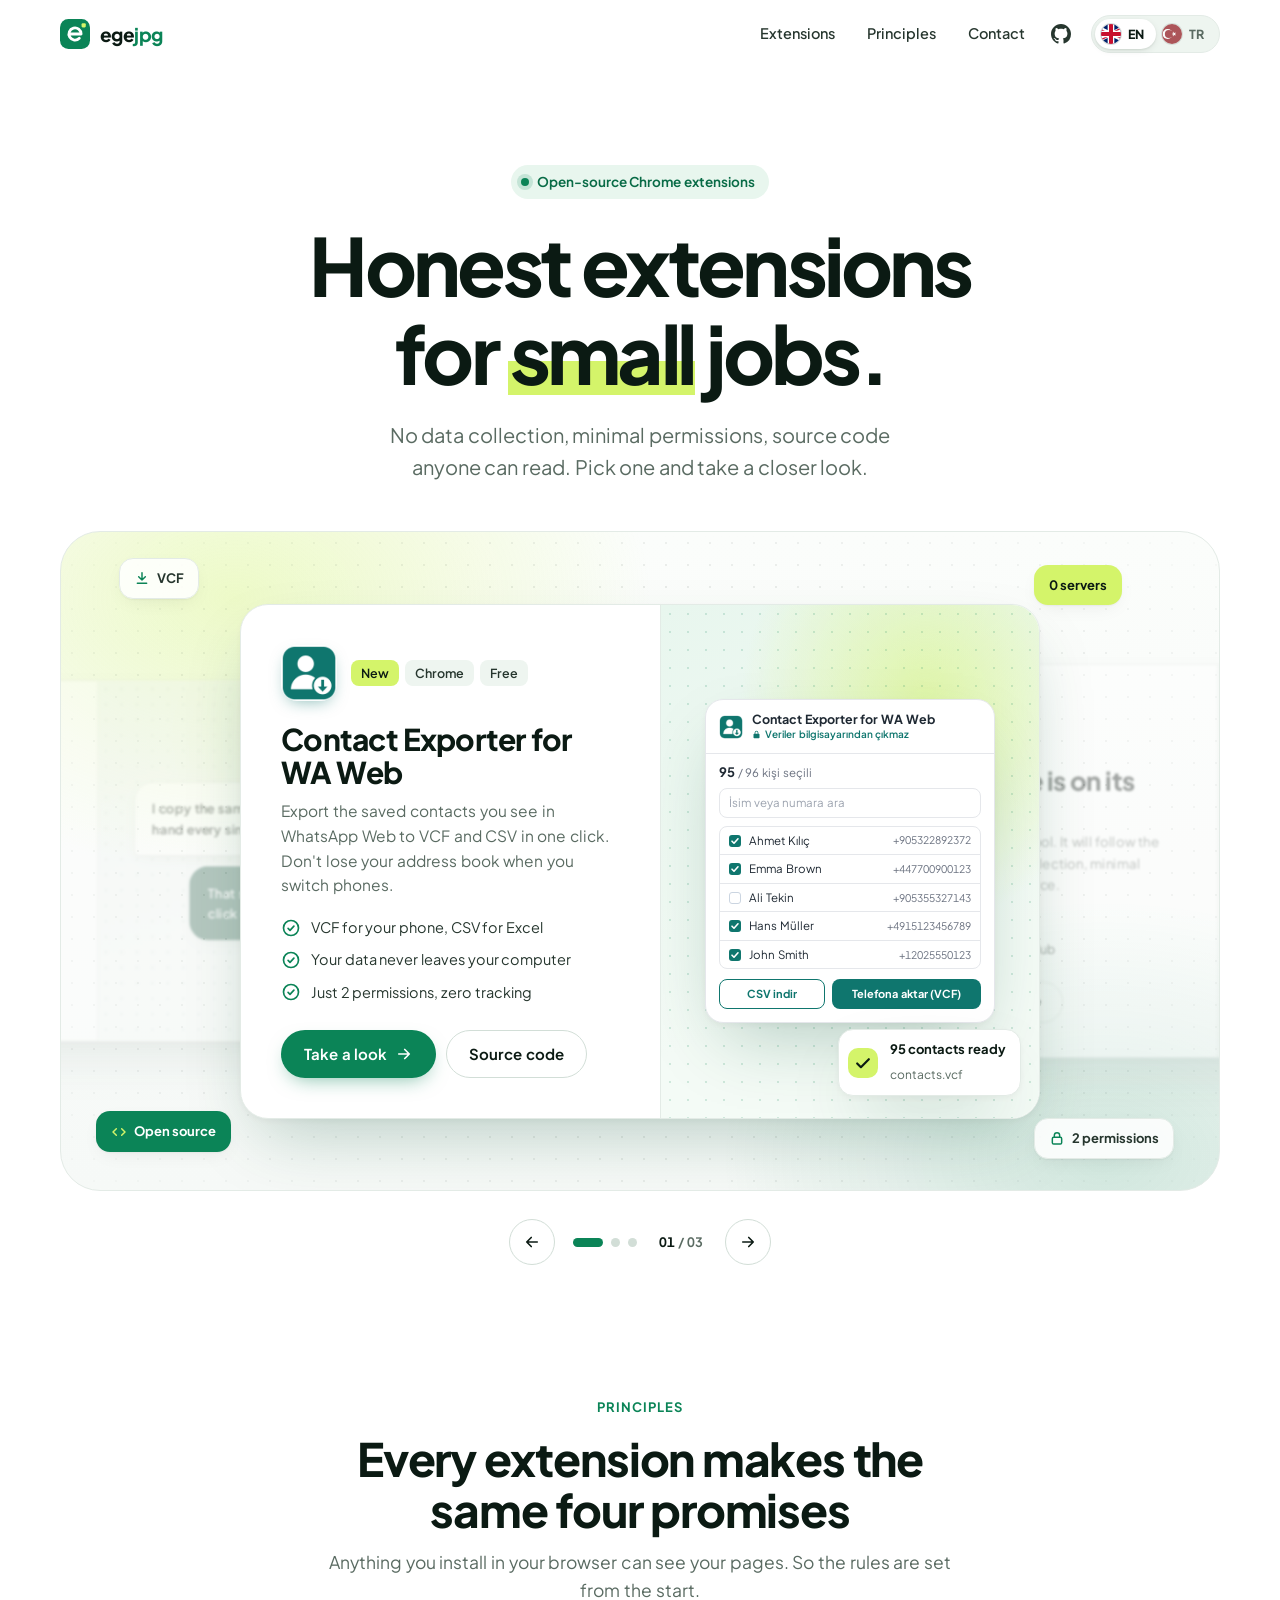
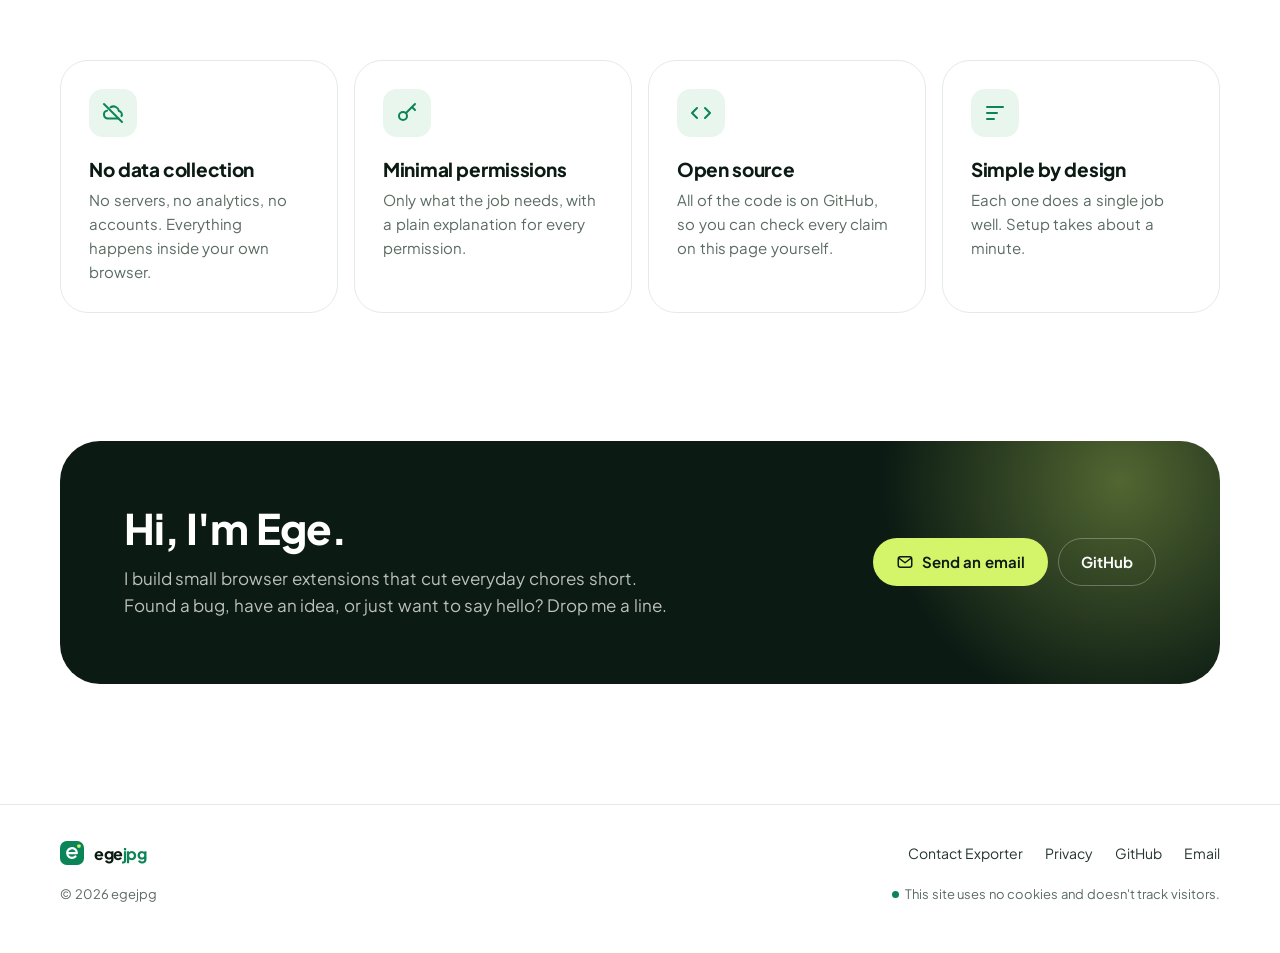
==== commit adb67591: "English version (default) with Turkish under /tr/, language switcher" ====
--- a/index.html
+++ b/index.html
@@ -1,16 +1,20 @@
 <!doctype html>
-<html lang="tr" class="no-js">
+<html lang="en" class="no-js">
 <head>
   <meta charset="utf-8">
   <meta name="viewport" content="width=device-width, initial-scale=1">
-  <title>egejpg · Dürüst tarayıcı eklentileri</title>
-  <meta name="description" content="Veri toplamayan, az izin isteyen, açık kaynak Chrome eklentileri. Contact Exporter for WA Web ve sıradakiler.">
+  <title>egejpg · Honest browser extensions</title>
+  <meta name="description" content="Open-source Chrome extensions that collect no data and ask for as few permissions as possible. Contact Exporter for WA Web and more to come.">
   <link rel="canonical" href="https://egejpg.github.io/">
+  <link rel="alternate" hreflang="en" href="https://egejpg.github.io/">
+  <link rel="alternate" hreflang="tr" href="https://egejpg.github.io/tr/">
+  <link rel="alternate" hreflang="x-default" href="https://egejpg.github.io/">
+  <script>(function(){var s=null;try{s=localStorage.getItem('lang')}catch(e){}if(s==='en')return;var tr=s==='tr';if(!tr){try{var z=Intl.DateTimeFormat().resolvedOptions().timeZone;tr=z==='Europe/Istanbul'||z==='Asia/Istanbul'}catch(e){}}if(tr)location.replace('/tr'+location.pathname+location.search+location.hash)})();</script>
   <meta name="theme-color" content="#ffffff">
   <meta property="og:type" content="website">
   <meta property="og:site_name" content="egejpg">
-  <meta property="og:title" content="egejpg · Dürüst tarayıcı eklentileri">
-  <meta property="og:description" content="Veri toplamayan, az izin isteyen, açık kaynak Chrome eklentileri.">
+  <meta property="og:title" content="egejpg · Honest browser extensions">
+  <meta property="og:description" content="Open-source Chrome extensions that collect no data and ask for as few permissions as possible.">
   <meta property="og:url" content="https://egejpg.github.io/">
   <meta property="og:image" content="https://egejpg.github.io/assets/img/contact-exporter/ana.png">
   <meta name="twitter:card" content="summary_large_image">
@@ -20,41 +24,45 @@
   <script src="/assets/js/site.js" defer></script>
 </head>
 <body>
-  <a class="skip" href="#icerik">İçeriğe geç</a>
+  <a class="skip" href="#content">Skip to content</a>
 
   <header class="site-header">
     <div class="container">
-      <a class="wordmark" href="/" aria-label="egejpg ana sayfa">
+      <a class="wordmark" href="/" aria-label="egejpg home">
         <svg viewBox="0 0 32 32" aria-hidden="true"><rect width="32" height="32" rx="9" fill="#0b8457"/><path d="M9.5 16h13a6.5 6.5 0 1 0-1.9 4.6" fill="none" stroke="#fff" stroke-width="3" stroke-linecap="round" stroke-linejoin="round"/><rect x="23" y="4.5" width="4.5" height="4.5" rx="1.2" fill="#d4f46a"/></svg>
         <span class="wm">ege<b>jpg</b></span>
       </a>
-      <nav class="nav" aria-label="Ana menü">
-        <a href="#eklentiler"><span class="nav-text">Eklentiler</span></a>
-        <a href="#ilkeler"><span class="nav-text">İlkeler</span></a>
-        <a href="#iletisim"><span class="nav-text">İletişim</span></a>
+      <nav class="nav" aria-label="Main menu">
+        <a href="#extensions"><span class="nav-text">Extensions</span></a>
+        <a href="#principles"><span class="nav-text">Principles</span></a>
+        <a href="#contact"><span class="nav-text">Contact</span></a>
         <a class="nav-icon" href="https://github.com/egejpg" aria-label="GitHub">
           <svg viewBox="0 0 16 16" fill="currentColor" aria-hidden="true"><path d="M8 0C3.58 0 0 3.58 0 8c0 3.54 2.29 6.53 5.47 7.59.4.07.55-.17.55-.38 0-.19-.01-.82-.01-1.49-2.01.37-2.53-.49-2.69-.94-.09-.23-.48-.94-.82-1.13-.28-.15-.68-.52-.01-.53.63-.01 1.08.58 1.23.82.72 1.21 1.87.87 2.33.66.07-.52.28-.87.51-1.07-1.78-.2-3.64-.89-3.64-3.95 0-.87.31-1.59.82-2.15-.08-.2-.36-1.02.08-2.12 0 0 .67-.21 2.2.82.64-.18 1.32-.27 2-.27.68 0 1.36.09 2 .27 1.53-1.04 2.2-.82 2.2-.82.44 1.1.16 1.92.08 2.12.51.56.82 1.27.82 2.15 0 3.07-1.87 3.75-3.65 3.95.29.25.54.73.54 1.48 0 1.07-.01 1.93-.01 2.2 0 .21.15.46.55.38A8.013 8.013 0 0016 8c0-4.42-3.58-8-8-8z"/></svg>
         </a>
+        <div class="lang" data-active="en" role="group" aria-label="Language">
+          <a class="lang-opt" href="/" hreflang="en" lang="en" data-lang="en" title="English" aria-current="true"><span class="flag"><svg viewBox="0 0 60 30" preserveAspectRatio="xMidYMid slice" aria-hidden="true"><clipPath id="fl-uk-a"><path d="M0,0 v30 h60 v-30 z"/></clipPath><clipPath id="fl-uk-b"><path d="M30,15 h30 v15 z v15 h-30 z h-30 v-15 z v-15 h30 z"/></clipPath><g clip-path="url(#fl-uk-a)"><path d="M0,0 v30 h60 v-30 z" fill="#012169"/><path d="M0,0 L60,30 M60,0 L0,30" stroke="#fff" stroke-width="6"/><path d="M0,0 L60,30 M60,0 L0,30" clip-path="url(#fl-uk-b)" stroke="#C8102E" stroke-width="4"/><path d="M30,0 v30 M0,15 h60" stroke="#fff" stroke-width="10"/><path d="M30,0 v30 M0,15 h60" stroke="#C8102E" stroke-width="6"/></g></svg></span><span>EN</span></a>
+          <a class="lang-opt" href="/tr/" hreflang="tr" lang="tr" data-lang="tr" title="Türkçe"><span class="flag"><svg viewBox="0 0 1200 800" preserveAspectRatio="xMidYMid slice" aria-hidden="true"><rect width="1200" height="800" fill="#E30A17"/><circle cx="425" cy="400" r="200" fill="#fff"/><circle cx="475" cy="400" r="160" fill="#E30A17"/><polygon fill="#fff" points="583.334,400 764.235,458.779 652.431,304.894 652.431,495.106 764.235,341.221"/></svg></span><span>TR</span></a>
+        </div>
       </nav>
     </div>
   </header>
 
-  <main id="icerik">
+  <main id="content">
     <section class="hero container">
-      <p class="eyebrow reveal"><span class="dot"></span> Açık kaynak Chrome eklentileri</p>
-      <h1 class="reveal" style="--d:.08s">Küçük işler için <mark class="hl">dürüst</mark> eklentiler.</h1>
-      <p class="lead reveal" style="--d:.16s">Veri toplamayan, az izin isteyen, kodu herkese açık eklentiler. Birini seç, yakından bak.</p>
-    </section>
-
-    <section id="eklentiler" class="container reveal" style="--d:.22s" aria-label="Eklentiler">
+      <p class="eyebrow reveal"><span class="dot"></span> Open-source Chrome extensions</p>
+      <h1 class="reveal" style="--d:.08s">Honest extensions for <mark class="hl">small</mark> jobs.</h1>
+      <p class="lead reveal" style="--d:.16s">No data collection, minimal permissions, source code anyone can read. Pick one and take a closer look.</p>
+    </section>
+
+    <section id="extensions" class="container reveal" style="--d:.22s" aria-label="Extensions">
       <div id="ext-carousel" class="stage home-stage carousel" data-carousel data-parallax tabindex="0">
         <span class="floater" style="--x:5%;--y:4%;--depth:22;" aria-hidden="true"><span class="floater-in" style="--dur:9s">
           <svg viewBox="0 0 24 24" fill="none" stroke="currentColor" stroke-width="2.2" stroke-linecap="round" stroke-linejoin="round"><path d="M12 4v11M7 10l5 5 5-5M5 20h14"/></svg>VCF</span></span>
-        <span class="floater hide-sm" style="--x:84%;--y:5%;--depth:-18;" aria-hidden="true"><span class="floater-in lime" style="--dur:11s;--delay:-3s">0 sunucu</span></span>
+        <span class="floater hide-sm" style="--x:84%;--y:5%;--depth:-18;" aria-hidden="true"><span class="floater-in lime" style="--dur:11s;--delay:-3s">0 servers</span></span>
         <span class="floater hide-sm" style="--x:3%;--y:88%;--depth:-14;" aria-hidden="true"><span class="floater-in green" style="--dur:10s;--delay:-6s">
-          <svg viewBox="0 0 24 24" fill="none" stroke="currentColor" stroke-width="2.2" stroke-linecap="round" stroke-linejoin="round"><path d="m8 7-5 5 5 5M16 7l5 5-5 5"/></svg>Açık kaynak</span></span>
-        <span class="floater" style="--x:86%;--y:89%;--depth:20;" aria-hidden="true"><span class="floater-in" style="--dur:8s;--delay:-2s">
-          <svg viewBox="0 0 24 24" fill="none" stroke="currentColor" stroke-width="2.2" stroke-linecap="round" stroke-linejoin="round"><rect x="5" y="11" width="14" height="10" rx="2"/><path d="M8 11V8a4 4 0 0 1 8 0v3"/></svg>2 izin</span></span>
+          <svg viewBox="0 0 24 24" fill="none" stroke="currentColor" stroke-width="2.2" stroke-linecap="round" stroke-linejoin="round"><path d="m8 7-5 5 5 5M16 7l5 5-5 5"/></svg>Open source</span></span>
+        <span class="floater" style="--x:84%;--y:89%;--depth:20;" aria-hidden="true"><span class="floater-in" style="--dur:8s;--delay:-2s">
+          <svg viewBox="0 0 24 24" fill="none" stroke="currentColor" stroke-width="2.2" stroke-linecap="round" stroke-linejoin="round"><rect x="5" y="11" width="14" height="10" rx="2"/><path d="M8 11V8a4 4 0 0 1 8 0v3"/></svg>2 permissions</span></span>
 
         <div class="carousel-track">
           <!-- 1. Contact Exporter -->
@@ -64,19 +72,19 @@
                 <div class="ext-body">
                   <div class="ext-top">
                     <img class="ext-icon" src="/assets/img/contact-exporter/icon.png" alt="" width="56" height="56">
-                    <div class="ext-tags"><span class="tag tag-lime">Yeni</span><span class="tag">Chrome</span><span class="tag">Ücretsiz</span></div>
+                    <div class="ext-tags"><span class="tag tag-lime">New</span><span class="tag">Chrome</span><span class="tag">Free</span></div>
                   </div>
                   <h2>Contact Exporter for WA Web</h2>
-                  <p>WhatsApp Web'de kayıtlı kişilerini tek tıkla VCF ve CSV olarak dışa aktar. Telefon değiştirirken rehberin kaybolmasın.</p>
+                  <p>Export the saved contacts you see in WhatsApp Web to VCF and CSV in one click. Don't lose your address book when you switch phones.</p>
                   <ul class="checks">
-                    <li><svg viewBox="0 0 24 24" fill="none" stroke="currentColor" stroke-width="2" stroke-linecap="round" stroke-linejoin="round"><circle cx="12" cy="12" r="9"/><path d="m8.5 12.5 2.3 2.3 4.7-5"/></svg>Telefon için VCF, Excel için CSV</li>
-                    <li><svg viewBox="0 0 24 24" fill="none" stroke="currentColor" stroke-width="2" stroke-linecap="round" stroke-linejoin="round"><circle cx="12" cy="12" r="9"/><path d="m8.5 12.5 2.3 2.3 4.7-5"/></svg>Veriler bilgisayarından çıkmaz</li>
-                    <li><svg viewBox="0 0 24 24" fill="none" stroke="currentColor" stroke-width="2" stroke-linecap="round" stroke-linejoin="round"><circle cx="12" cy="12" r="9"/><path d="m8.5 12.5 2.3 2.3 4.7-5"/></svg>Yalnızca 2 izin, sıfır takip</li>
+                    <li><svg viewBox="0 0 24 24" fill="none" stroke="currentColor" stroke-width="2" stroke-linecap="round" stroke-linejoin="round"><circle cx="12" cy="12" r="9"/><path d="m8.5 12.5 2.3 2.3 4.7-5"/></svg>VCF for your phone, CSV for Excel</li>
+                    <li><svg viewBox="0 0 24 24" fill="none" stroke="currentColor" stroke-width="2" stroke-linecap="round" stroke-linejoin="round"><circle cx="12" cy="12" r="9"/><path d="m8.5 12.5 2.3 2.3 4.7-5"/></svg>Your data never leaves your computer</li>
+                    <li><svg viewBox="0 0 24 24" fill="none" stroke="currentColor" stroke-width="2" stroke-linecap="round" stroke-linejoin="round"><circle cx="12" cy="12" r="9"/><path d="m8.5 12.5 2.3 2.3 4.7-5"/></svg>Just 2 permissions, zero tracking</li>
                   </ul>
                   <div class="ext-actions">
-                    <a class="btn btn-primary" href="/contact-exporter/">İncele
+                    <a class="btn btn-primary" href="/contact-exporter/">Take a look
                       <svg class="arrow" viewBox="0 0 24 24" fill="none" stroke="currentColor" stroke-width="2.2" stroke-linecap="round" stroke-linejoin="round"><path d="M5 12h14M13 6l6 6-6 6"/></svg></a>
-                    <a class="btn btn-ghost" href="https://github.com/egejpg/contact-exporter-wa-web">Kaynak kod</a>
+                    <a class="btn btn-ghost" href="https://github.com/egejpg/contact-exporter-wa-web">Source code</a>
                   </div>
                 </div>
                 <div class="ext-visual" aria-hidden="true">
@@ -88,40 +96,40 @@
                         <div class="mp-search">İsim veya numara ara</div>
                         <ul class="mp-list">
                           <li><i></i><span>Ahmet Kılıç</span><em>+905322892372</em></li>
-                          <li><i></i><span>Akın Erdem</span><em>+905428371709</em></li>
+                          <li><i></i><span>Emma Brown</span><em>+447700900123</em></li>
                           <li class="off"><i></i><span>Ali Tekin</span><em>+905355327143</em></li>
-                          <li><i></i><span>Alper Yıldız</span><em>+905427550748</em></li>
-                          <li><i></i><span>Anıl Şahin</span><em>+905076437542</em></li>
+                          <li><i></i><span>Hans Müller</span><em>+4915123456789</em></li>
+                          <li><i></i><span>John Smith</span><em>+12025550123</em></li>
                         </ul>
                         <div class="mp-actions"><span class="o">CSV indir</span><span class="f">Telefona aktar (VCF)</span></div>
                       </div>
                     </div>
                   </div>
                   <div class="toast-pos depth-2">
-                    <div class="mock-toast"><span class="ok"><svg viewBox="0 0 24 24" fill="none" stroke="currentColor" stroke-width="2.6" stroke-linecap="round" stroke-linejoin="round"><path d="m5 12.5 4.5 4.5L19 7.5"/></svg></span><div><b>95 kişi hazır</b><small>contacts.vcf</small></div></div>
+                    <div class="mock-toast"><span class="ok"><svg viewBox="0 0 24 24" fill="none" stroke="currentColor" stroke-width="2.6" stroke-linecap="round" stroke-linejoin="round"><path d="m5 12.5 4.5 4.5L19 7.5"/></svg></span><div><b>95 contacts ready</b><small>contacts.vcf</small></div></div>
                   </div>
                 </div>
               </div>
             </div>
           </article>
 
-          <!-- 2. Sıradaki -->
-          <article class="slide" data-title="Sıradaki eklenti">
+          <!-- 2. Next -->
+          <article class="slide" data-title="Next extension">
             <div class="slide-float">
               <div class="slide-card ext-card">
                 <div class="ext-body">
                   <div class="ext-top">
                     <span class="ext-icon placeholder"><svg viewBox="0 0 24 24" fill="none" stroke="currentColor" stroke-width="2" stroke-linecap="round"><path d="M12 5v14M5 12h14"/></svg></span>
-                    <div class="ext-tags"><span class="tag">Yapım aşamasında</span></div>
-                  </div>
-                  <h2>Sıradaki eklenti yolda</h2>
-                  <p>Üzerinde çalıştığım yeni bir araç var. Aynı ilkelerle gelecek: veri toplamadan, az izinle, kodu açık.</p>
+                    <div class="ext-tags"><span class="tag">In progress</span></div>
+                  </div>
+                  <h2>The next one is on its way</h2>
+                  <p>I'm working on a new tool. It will follow the same rules: no data collection, minimal permissions, open source.</p>
                   <ul class="checks">
-                    <li><svg viewBox="0 0 24 24" fill="none" stroke="currentColor" stroke-width="2" stroke-linecap="round" stroke-linejoin="round"><circle cx="12" cy="12" r="9"/><path d="m8.5 12.5 2.3 2.3 4.7-5"/></svg>Çıkınca ilk burada görünür</li>
-                    <li><svg viewBox="0 0 24 24" fill="none" stroke="currentColor" stroke-width="2" stroke-linecap="round" stroke-linejoin="round"><circle cx="12" cy="12" r="9"/><path d="m8.5 12.5 2.3 2.3 4.7-5"/></svg>GitHub'dan takip edebilirsin</li>
+                    <li><svg viewBox="0 0 24 24" fill="none" stroke="currentColor" stroke-width="2" stroke-linecap="round" stroke-linejoin="round"><circle cx="12" cy="12" r="9"/><path d="m8.5 12.5 2.3 2.3 4.7-5"/></svg>It shows up here first</li>
+                    <li><svg viewBox="0 0 24 24" fill="none" stroke="currentColor" stroke-width="2" stroke-linecap="round" stroke-linejoin="round"><circle cx="12" cy="12" r="9"/><path d="m8.5 12.5 2.3 2.3 4.7-5"/></svg>Follow along on GitHub</li>
                   </ul>
                   <div class="ext-actions">
-                    <a class="btn btn-ghost" href="https://github.com/egejpg">GitHub'da takip et
+                    <a class="btn btn-ghost" href="https://github.com/egejpg">Follow on GitHub
                       <svg class="arrow" viewBox="0 0 24 24" fill="none" stroke="currentColor" stroke-width="2.2" stroke-linecap="round" stroke-linejoin="round"><path d="M5 12h14M13 6l6 6-6 6"/></svg></a>
                   </div>
                 </div>
@@ -136,26 +144,26 @@
             </div>
           </article>
 
-          <!-- 3. Fikir -->
-          <article class="slide" data-title="Fikrini yaz">
+          <!-- 3. Idea -->
+          <article class="slide" data-title="Share an idea">
             <div class="slide-float">
               <div class="slide-card ext-card">
                 <div class="ext-body">
                   <div class="ext-top">
                     <span class="ext-icon placeholder"><svg viewBox="0 0 24 24" fill="none" stroke="currentColor" stroke-width="2" stroke-linecap="round" stroke-linejoin="round"><path d="M9 18h6M10 21h4M12 3a6 6 0 0 0-3.5 10.9c.6.4 1 1.1 1 1.8V16h5v-.3c0-.7.4-1.4 1-1.8A6 6 0 0 0 12 3z"/></svg></span>
-                    <div class="ext-tags"><span class="tag">Senden</span></div>
-                  </div>
-                  <h2>Bir fikrin mi var?</h2>
-                  <p>Tarayıcıda her gün tekrar ettiğin, seni yoran bir iş varsa yaz. Sıradaki eklenti o olabilir.</p>
+                    <div class="ext-tags"><span class="tag">From you</span></div>
+                  </div>
+                  <h2>Got an idea?</h2>
+                  <p>Is there something you repeat in your browser every day that drives you mad? Tell me. It might become the next extension.</p>
                   <div class="ext-actions">
-                    <a class="btn btn-primary" href="mailto:egeergul67@gmail.com?subject=Eklenti%20fikri">Fikrini yaz
+                    <a class="btn btn-primary" href="#" data-mail data-u="76lugreege" data-d="moc.liamg" data-s="Extension idea">Send your idea
                       <svg class="arrow" viewBox="0 0 24 24" fill="none" stroke="currentColor" stroke-width="2.2" stroke-linecap="round" stroke-linejoin="round"><path d="M5 12h14M13 6l6 6-6 6"/></svg></a>
                   </div>
                 </div>
                 <div class="ext-visual" aria-hidden="true">
                   <div class="bubbles depth">
-                    <p class="bubble">Her gün aynı tabloyu elle kopyalıyorum…</p>
-                    <p class="bubble">Bunu tek tıkla yapan bir eklenti olabilir.</p>
+                    <p class="bubble">I copy the same table by hand every single day…</p>
+                    <p class="bubble">That sounds like a one-click extension.</p>
                   </div>
                 </div>
               </div>
@@ -165,54 +173,54 @@
       </div>
 
       <div class="carousel-controls" data-controls="ext-carousel">
-        <button class="c-btn" type="button" data-prev aria-label="Önceki">
+        <button class="c-btn" type="button" data-prev aria-label="Previous">
           <svg viewBox="0 0 24 24" fill="none" stroke="currentColor" stroke-width="2.2" stroke-linecap="round" stroke-linejoin="round"><path d="M19 12H5M11 6l-6 6 6 6"/></svg></button>
         <div class="c-dots"></div>
         <span class="c-count" aria-live="polite"></span>
-        <button class="c-btn" type="button" data-next aria-label="Sonraki">
+        <button class="c-btn" type="button" data-next aria-label="Next">
           <svg viewBox="0 0 24 24" fill="none" stroke="currentColor" stroke-width="2.2" stroke-linecap="round" stroke-linejoin="round"><path d="M5 12h14M13 6l6 6-6 6"/></svg></button>
       </div>
     </section>
 
-    <section id="ilkeler" class="section container">
+    <section id="principles" class="section container">
       <div class="section-head center reveal">
-        <span class="kicker">İlkeler</span>
-        <h2>Her eklenti aynı dört sözle gelir</h2>
-        <p>Tarayıcına kurduğun şey sayfalarını görebilir. Bu yüzden kurallar baştan belli.</p>
+        <span class="kicker">Principles</span>
+        <h2>Every extension makes the same four promises</h2>
+        <p>Anything you install in your browser can see your pages. So the rules are set from the start.</p>
       </div>
       <div class="grid-4">
         <article class="card reveal">
           <div class="card-icon"><svg viewBox="0 0 24 24" fill="none" stroke="currentColor" stroke-width="2" stroke-linecap="round" stroke-linejoin="round"><path d="m3 3 18 18"/><path d="M17.5 17.5H7a4 4 0 0 1-.9-7.9M9.5 6.3A5.5 5.5 0 0 1 17.9 10a3.5 3.5 0 0 1 2.6 5"/></svg></div>
-          <h3>Veri toplamaz</h3>
-          <p>Sunucu yok, analiz yok, hesap yok. Ne yapıyorsa senin tarayıcında yapar.</p>
+          <h3>No data collection</h3>
+          <p>No servers, no analytics, no accounts. Everything happens inside your own browser.</p>
         </article>
         <article class="card reveal" style="--d:.08s">
           <div class="card-icon"><svg viewBox="0 0 24 24" fill="none" stroke="currentColor" stroke-width="2" stroke-linecap="round" stroke-linejoin="round"><circle cx="8" cy="15" r="4"/><path d="m11 12 9-9M17 6l3 3"/></svg></div>
-          <h3>En az izin</h3>
-          <p>Yalnızca işini yapmaya yetecek izni ister ve her birinin gerekçesini açıkça yazar.</p>
+          <h3>Minimal permissions</h3>
+          <p>Only what the job needs, with a plain explanation for every permission.</p>
         </article>
         <article class="card reveal" style="--d:.16s">
           <div class="card-icon"><svg viewBox="0 0 24 24" fill="none" stroke="currentColor" stroke-width="2" stroke-linecap="round" stroke-linejoin="round"><path d="m8 7-5 5 5 5M16 7l5 5-5 5"/></svg></div>
-          <h3>Açık kaynak</h3>
-          <p>Kodun tamamı GitHub'da. Burada yazanları kendin doğrulayabilirsin.</p>
+          <h3>Open source</h3>
+          <p>All of the code is on GitHub, so you can check every claim on this page yourself.</p>
         </article>
         <article class="card reveal" style="--d:.24s">
           <div class="card-icon"><svg viewBox="0 0 24 24" fill="none" stroke="currentColor" stroke-width="2" stroke-linecap="round" stroke-linejoin="round"><path d="M4 6h16M4 12h10M4 18h7"/></svg></div>
-          <h3>Sade ve Türkçe</h3>
-          <p>Tek bir işi iyi yapar. Arayüz Türkçe, kurulumu bir dakika.</p>
-        </article>
-      </div>
-    </section>
-
-    <section id="iletisim" class="container">
+          <h3>Simple by design</h3>
+          <p>Each one does a single job well. Setup takes about a minute.</p>
+        </article>
+      </div>
+    </section>
+
+    <section id="contact" class="container">
       <div class="band reveal">
         <div>
-          <h2>Merhaba, ben Ege.</h2>
-          <p>Günlük işleri kısaltan küçük tarayıcı eklentileri yapıyorum. Bir hata bulduysan, bir fikrin varsa ya da sadece selam vermek istersen yaz.</p>
+          <h2>Hi, I'm Ege.</h2>
+          <p>I build small browser extensions that cut everyday chores short. Found a bug, have an idea, or just want to say hello? Drop me a line.</p>
         </div>
         <div class="actions">
-          <a class="btn btn-primary" href="mailto:egeergul67@gmail.com">
-            <svg viewBox="0 0 24 24" fill="none" stroke="currentColor" stroke-width="2" stroke-linecap="round" stroke-linejoin="round"><rect x="3" y="5" width="18" height="14" rx="3"/><path d="m4 7 8 6 8-6"/></svg>E-posta gönder</a>
+          <a class="btn btn-primary" href="#" data-mail data-u="76lugreege" data-d="moc.liamg">
+            <svg viewBox="0 0 24 24" fill="none" stroke="currentColor" stroke-width="2" stroke-linecap="round" stroke-linejoin="round"><rect x="3" y="5" width="18" height="14" rx="3"/><path d="m4 7 8 6 8-6"/></svg>Send an email</a>
           <a class="btn btn-ghost" href="https://github.com/egejpg">GitHub</a>
         </div>
       </div>
@@ -221,19 +229,19 @@
 
   <footer class="site-footer">
     <div class="container">
-      <a class="wordmark" href="/" aria-label="egejpg ana sayfa">
+      <a class="wordmark" href="/" aria-label="egejpg home">
         <svg viewBox="0 0 32 32" aria-hidden="true"><rect width="32" height="32" rx="9" fill="#0b8457"/><path d="M9.5 16h13a6.5 6.5 0 1 0-1.9 4.6" fill="none" stroke="#fff" stroke-width="3" stroke-linecap="round" stroke-linejoin="round"/><rect x="23" y="4.5" width="4.5" height="4.5" rx="1.2" fill="#d4f46a"/></svg>
         <span class="wm">ege<b>jpg</b></span>
       </a>
-      <nav class="foot-links" aria-label="Alt menü">
+      <nav class="foot-links" aria-label="Footer menu">
         <a href="/contact-exporter/">Contact Exporter</a>
-        <a href="/contact-exporter/privacy/">Gizlilik</a>
+        <a href="/contact-exporter/privacy/">Privacy</a>
         <a href="https://github.com/egejpg">GitHub</a>
-        <a href="mailto:egeergul67@gmail.com">E-posta</a>
+        <a href="#" data-mail data-u="76lugreege" data-d="moc.liamg">Email</a>
       </nav>
       <div class="foot-note">
         <span>© <span data-year>2026</span> egejpg</span>
-        <span class="leaf">Bu site çerez kullanmaz, ziyaretçi takibi yapmaz.</span>
+        <span class="leaf">This site uses no cookies and doesn't track visitors.</span>
       </div>
     </div>
   </footer>
--- a/assets/css/site.css
+++ b/assets/css/site.css
@@ -104,7 +104,43 @@
 .nav a:hover { background: var(--surface-2); color: var(--ink); }
 .nav .nav-icon { display: inline-flex; padding: 8px; }
 .nav .nav-icon svg { width: 20px; height: 20px; }
-@media (max-width: 640px) { .nav .nav-text { display: none; } }
+.wordmark svg, .nav .nav-icon svg { flex: none; }
+@media (max-width: 640px) { .nav a:has(> .nav-text) { display: none; } }
+
+/* ---------- Dil seçici ---------- */
+.lang {
+  position: relative; display: grid; grid-template-columns: 1fr 1fr;
+  margin-left: 8px; padding: 3px; border-radius: 999px;
+  background: var(--surface-2); border: 1px solid var(--line);
+}
+.lang::before { /* seçili dilin altında kayan beyaz kapsül */
+  content: ''; position: absolute; top: 3px; bottom: 3px; left: 3px; width: calc(50% - 3px);
+  border-radius: 999px; background: #fff;
+  box-shadow: 0 1px 2px rgba(11, 26, 19, .08), 0 2px 8px -2px rgba(11, 26, 19, .12);
+  transition: transform .4s var(--ease);
+}
+.lang[data-active="tr"]::before { transform: translateX(100%); }
+.nav .lang-opt {
+  position: relative; z-index: 1;
+  display: inline-flex; align-items: center; justify-content: center; gap: 7px;
+  padding: 5px 11px 5px 6px; border-radius: 999px;
+  font-size: 12.5px; font-weight: 750; letter-spacing: .02em; color: var(--muted);
+  text-decoration: none; background: none; transition: color .25s;
+}
+.nav .lang-opt:hover { background: none; color: var(--ink); }
+.lang[data-active="en"] .lang-opt[data-lang="en"],
+.lang[data-active="tr"] .lang-opt[data-lang="tr"] { color: var(--ink); }
+.flag {
+  display: block; width: 20px; height: 20px; flex: none; overflow: hidden; border-radius: 50%;
+  box-shadow: 0 0 0 1px rgba(11, 26, 19, .14);
+  filter: saturate(.55) opacity(.75); transition: filter .3s, transform .4s var(--ease);
+}
+.flag svg { width: 100%; height: 100%; }
+.lang-opt:hover .flag,
+.lang[data-active="en"] [data-lang="en"] .flag,
+.lang[data-active="tr"] [data-lang="tr"] .flag { filter: none; }
+.lang-opt:hover .flag { transform: scale(1.08); }
+@media (max-width: 380px) { .nav .lang-opt { padding: 5px; gap: 0; } .nav .lang-opt span:last-child { display: none; } }
 
 /* ---------- Düğmeler ---------- */
 .btn {
@@ -488,6 +524,7 @@
 .faq .answer { padding: 0 22px 22px; color: var(--muted); font-size: 15.5px; }
 .faq .answer p + p, .faq .answer ol { margin-top: 10px; }
 .faq .answer ol { padding-left: 20px; }
+.faq .answer code { font-size: .88em; background: var(--surface-2); padding: 1px 6px; border-radius: 6px; color: var(--ink-2); white-space: nowrap; }
 
 .disclaimer { text-align: center; color: var(--muted); font-size: 13.5px; margin-top: 28px; }
 
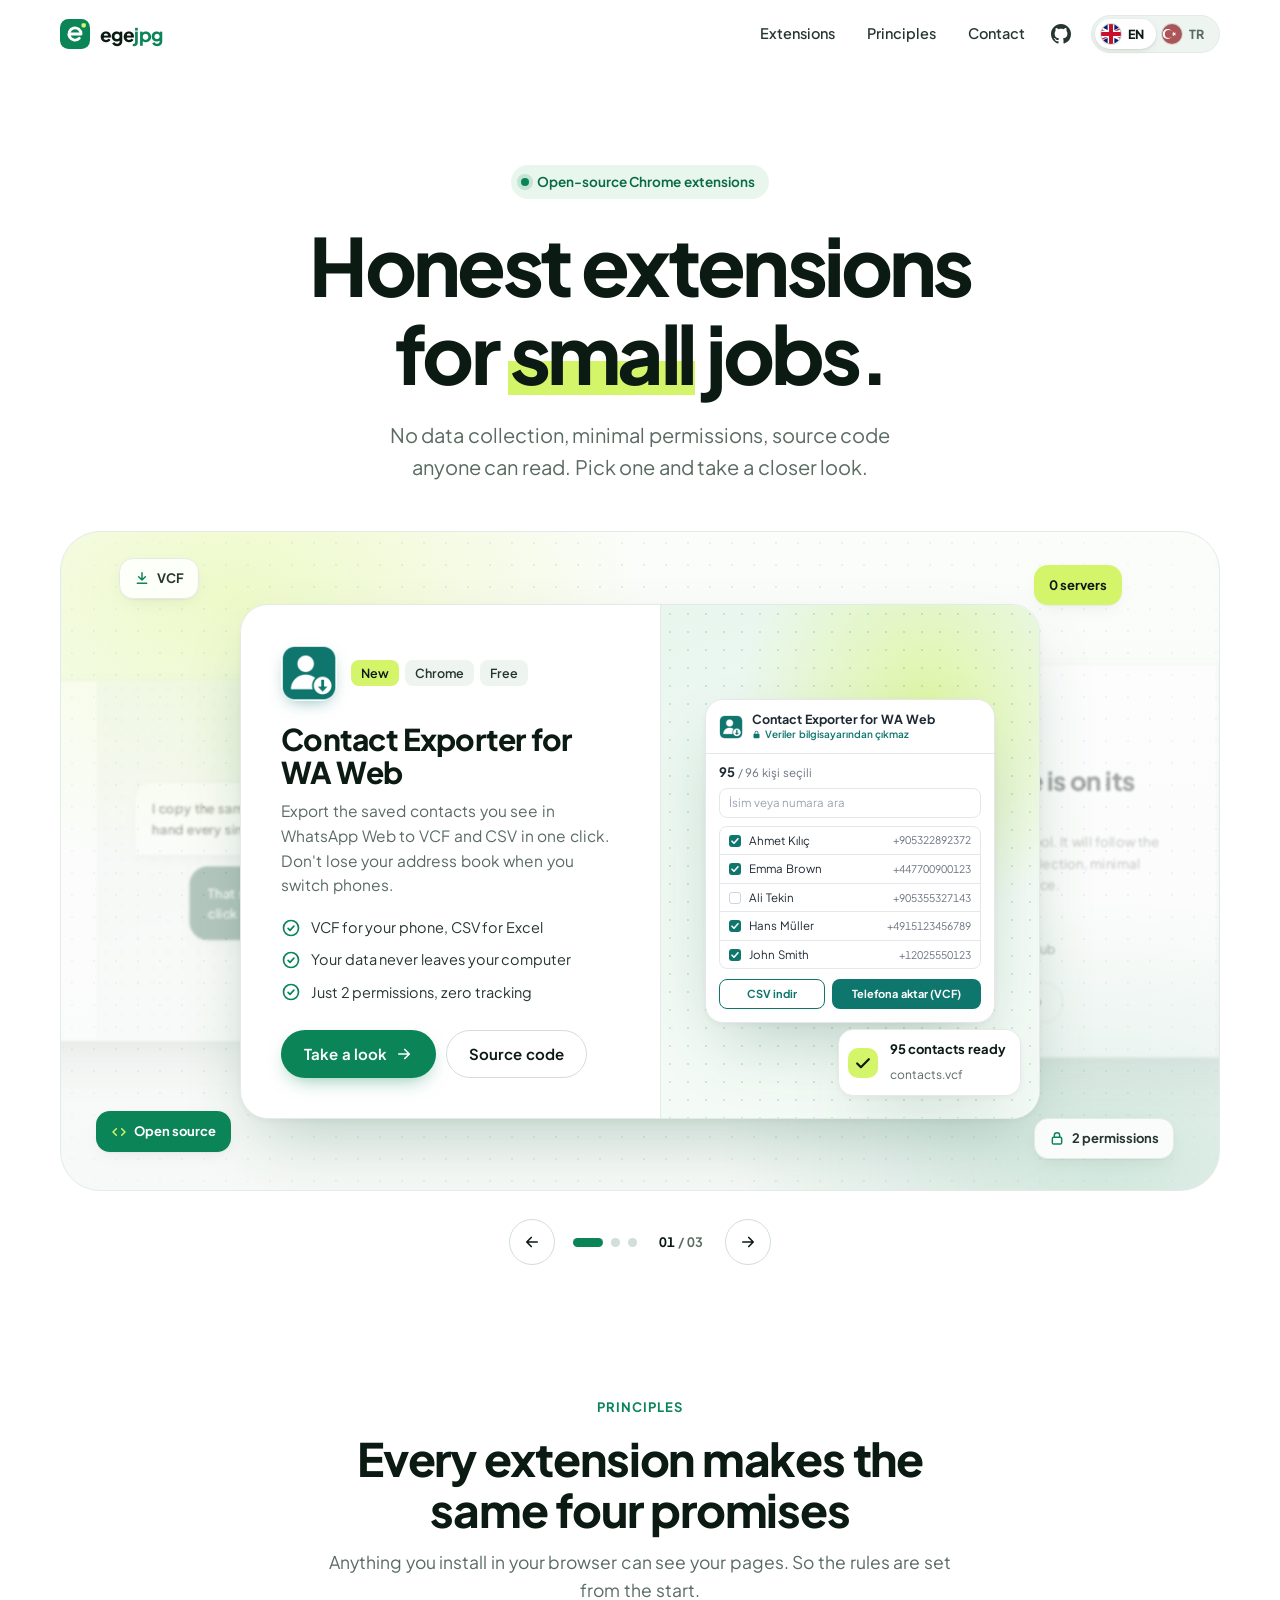
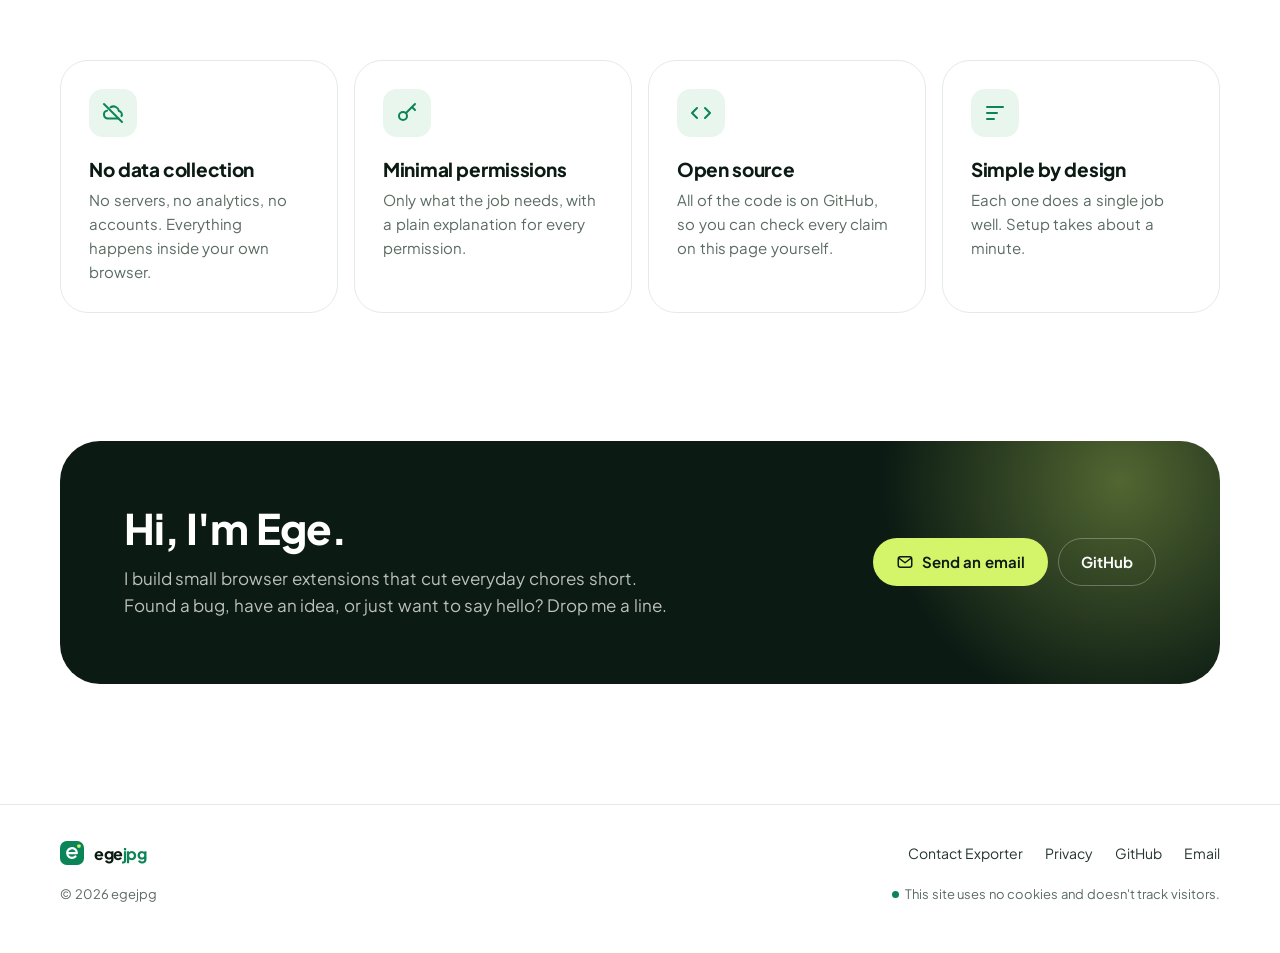
==== commit 8e4593a9: "Language switch works without JS and stale cache; /en redirects; cache-busting" ====
--- a/index.html
+++ b/index.html
@@ -9,7 +9,7 @@
   <link rel="alternate" hreflang="en" href="https://egejpg.github.io/">
   <link rel="alternate" hreflang="tr" href="https://egejpg.github.io/tr/">
   <link rel="alternate" hreflang="x-default" href="https://egejpg.github.io/">
-  <script>(function(){var s=null;try{s=localStorage.getItem('lang')}catch(e){}if(s==='en')return;var tr=s==='tr';if(!tr){try{var z=Intl.DateTimeFormat().resolvedOptions().timeZone;tr=z==='Europe/Istanbul'||z==='Asia/Istanbul'}catch(e){}}if(tr)location.replace('/tr'+location.pathname+location.search+location.hash)})();</script>
+  <script>(function(){var q=new URLSearchParams(location.search),p=q.get('lang'),s=null;if(p!=='en'&&p!=='tr')p=null;if(p){try{localStorage.setItem('lang',p)}catch(e){}q.delete('lang');var r=q.toString();try{history.replaceState(null,'',location.pathname+(r?'?'+r:'')+location.hash)}catch(e){}}try{s=localStorage.getItem('lang')}catch(e){}s=p||s;if(s==='en')return;var tr=s==='tr';if(!tr){try{var z=Intl.DateTimeFormat().resolvedOptions().timeZone;tr=z==='Europe/Istanbul'||z==='Asia/Istanbul'}catch(e){}}if(tr)location.replace('/tr'+location.pathname+location.search+location.hash)})();</script>
   <meta name="theme-color" content="#ffffff">
   <meta property="og:type" content="website">
   <meta property="og:site_name" content="egejpg">
@@ -20,8 +20,8 @@
   <meta name="twitter:card" content="summary_large_image">
   <link rel="icon" href="/favicon.svg" type="image/svg+xml">
   <link rel="preload" href="/assets/fonts/jakarta-latin.woff2" as="font" type="font/woff2" crossorigin>
-  <link rel="stylesheet" href="/assets/css/site.css">
-  <script src="/assets/js/site.js" defer></script>
+  <link rel="stylesheet" href="/assets/css/site.css?v=924374eb">
+  <script src="/assets/js/site.js?v=7b3d844b" defer></script>
 </head>
 <body>
   <a class="skip" href="#content">Skip to content</a>
@@ -40,8 +40,8 @@
           <svg viewBox="0 0 16 16" fill="currentColor" aria-hidden="true"><path d="M8 0C3.58 0 0 3.58 0 8c0 3.54 2.29 6.53 5.47 7.59.4.07.55-.17.55-.38 0-.19-.01-.82-.01-1.49-2.01.37-2.53-.49-2.69-.94-.09-.23-.48-.94-.82-1.13-.28-.15-.68-.52-.01-.53.63-.01 1.08.58 1.23.82.72 1.21 1.87.87 2.33.66.07-.52.28-.87.51-1.07-1.78-.2-3.64-.89-3.64-3.95 0-.87.31-1.59.82-2.15-.08-.2-.36-1.02.08-2.12 0 0 .67-.21 2.2.82.64-.18 1.32-.27 2-.27.68 0 1.36.09 2 .27 1.53-1.04 2.2-.82 2.2-.82.44 1.1.16 1.92.08 2.12.51.56.82 1.27.82 2.15 0 3.07-1.87 3.75-3.65 3.95.29.25.54.73.54 1.48 0 1.07-.01 1.93-.01 2.2 0 .21.15.46.55.38A8.013 8.013 0 0016 8c0-4.42-3.58-8-8-8z"/></svg>
         </a>
         <div class="lang" data-active="en" role="group" aria-label="Language">
-          <a class="lang-opt" href="/" hreflang="en" lang="en" data-lang="en" title="English" aria-current="true"><span class="flag"><svg viewBox="0 0 60 30" preserveAspectRatio="xMidYMid slice" aria-hidden="true"><clipPath id="fl-uk-a"><path d="M0,0 v30 h60 v-30 z"/></clipPath><clipPath id="fl-uk-b"><path d="M30,15 h30 v15 z v15 h-30 z h-30 v-15 z v-15 h30 z"/></clipPath><g clip-path="url(#fl-uk-a)"><path d="M0,0 v30 h60 v-30 z" fill="#012169"/><path d="M0,0 L60,30 M60,0 L0,30" stroke="#fff" stroke-width="6"/><path d="M0,0 L60,30 M60,0 L0,30" clip-path="url(#fl-uk-b)" stroke="#C8102E" stroke-width="4"/><path d="M30,0 v30 M0,15 h60" stroke="#fff" stroke-width="10"/><path d="M30,0 v30 M0,15 h60" stroke="#C8102E" stroke-width="6"/></g></svg></span><span>EN</span></a>
-          <a class="lang-opt" href="/tr/" hreflang="tr" lang="tr" data-lang="tr" title="Türkçe"><span class="flag"><svg viewBox="0 0 1200 800" preserveAspectRatio="xMidYMid slice" aria-hidden="true"><rect width="1200" height="800" fill="#E30A17"/><circle cx="425" cy="400" r="200" fill="#fff"/><circle cx="475" cy="400" r="160" fill="#E30A17"/><polygon fill="#fff" points="583.334,400 764.235,458.779 652.431,304.894 652.431,495.106 764.235,341.221"/></svg></span><span>TR</span></a>
+          <a class="lang-opt" href="/?lang=en" hreflang="en" lang="en" data-lang="en" title="English" aria-current="true"><span class="flag"><svg viewBox="0 0 60 30" preserveAspectRatio="xMidYMid slice" aria-hidden="true"><clipPath id="fl-uk-a"><path d="M0,0 v30 h60 v-30 z"/></clipPath><clipPath id="fl-uk-b"><path d="M30,15 h30 v15 z v15 h-30 z h-30 v-15 z v-15 h30 z"/></clipPath><g clip-path="url(#fl-uk-a)"><path d="M0,0 v30 h60 v-30 z" fill="#012169"/><path d="M0,0 L60,30 M60,0 L0,30" stroke="#fff" stroke-width="6"/><path d="M0,0 L60,30 M60,0 L0,30" clip-path="url(#fl-uk-b)" stroke="#C8102E" stroke-width="4"/><path d="M30,0 v30 M0,15 h60" stroke="#fff" stroke-width="10"/><path d="M30,0 v30 M0,15 h60" stroke="#C8102E" stroke-width="6"/></g></svg></span><span>EN</span></a>
+          <a class="lang-opt" href="/tr/?lang=tr" hreflang="tr" lang="tr" data-lang="tr" title="Türkçe"><span class="flag"><svg viewBox="0 0 1200 800" preserveAspectRatio="xMidYMid slice" aria-hidden="true"><rect width="1200" height="800" fill="#E30A17"/><circle cx="425" cy="400" r="200" fill="#fff"/><circle cx="475" cy="400" r="160" fill="#E30A17"/><polygon fill="#fff" points="583.334,400 764.235,458.779 652.431,304.894 652.431,495.106 764.235,341.221"/></svg></span><span>TR</span></a>
         </div>
       </nav>
     </div>
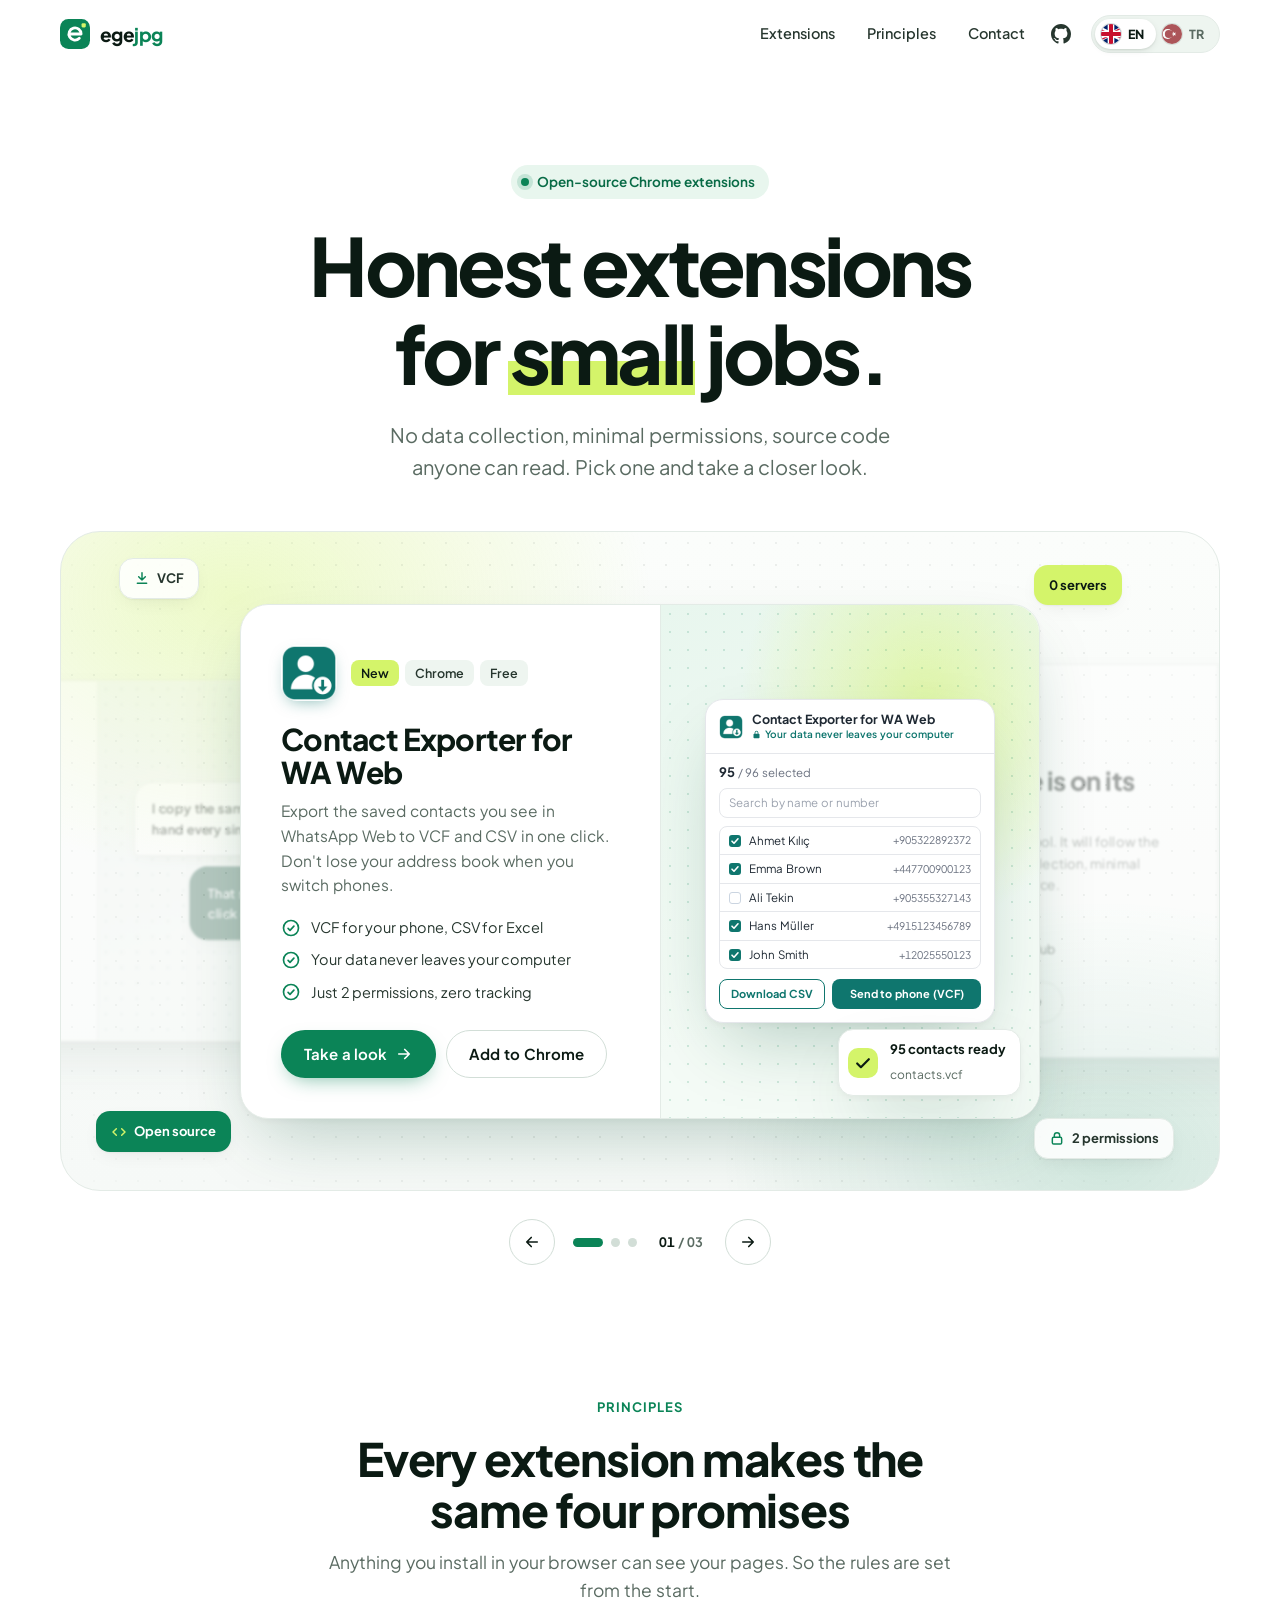
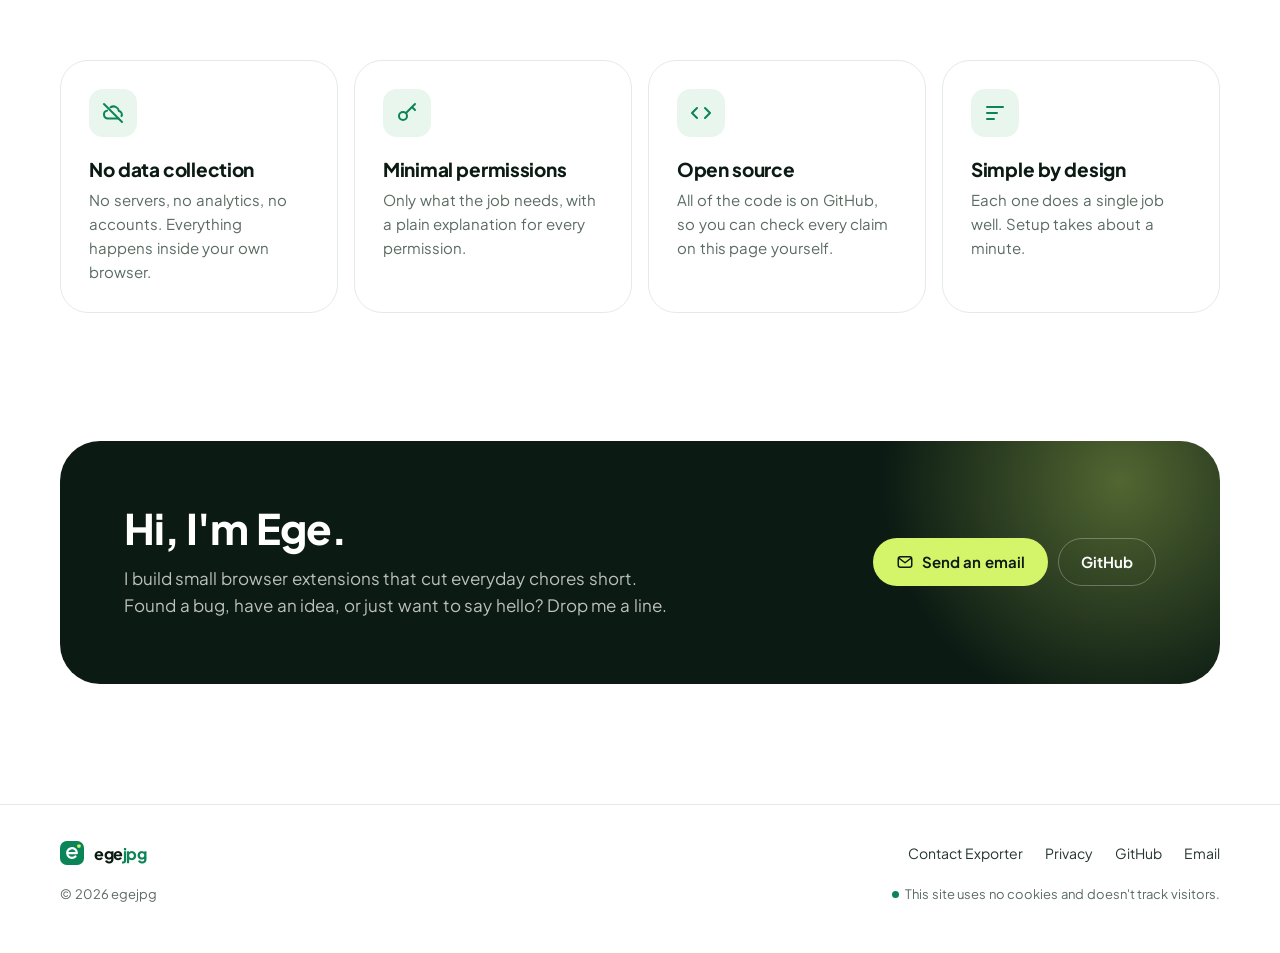
==== commit 29c10bfe: "Add Chrome Web Store links; extension now has an English interface" ====
--- a/index.html
+++ b/index.html
@@ -84,16 +84,16 @@
                   <div class="ext-actions">
                     <a class="btn btn-primary" href="/contact-exporter/">Take a look
                       <svg class="arrow" viewBox="0 0 24 24" fill="none" stroke="currentColor" stroke-width="2.2" stroke-linecap="round" stroke-linejoin="round"><path d="M5 12h14M13 6l6 6-6 6"/></svg></a>
-                    <a class="btn btn-ghost" href="https://github.com/egejpg/contact-exporter-wa-web">Source code</a>
+                    <a class="btn btn-ghost" href="https://chromewebstore.google.com/detail/contact-exporter-for-wa-w/eaipkkaokidhcalpnlhmmnicjgnggjmp">Add to Chrome</a>
                   </div>
                 </div>
                 <div class="ext-visual" aria-hidden="true">
                   <div class="depth">
                     <div class="mock-popup">
-                      <div class="mp-head"><img src="/assets/img/contact-exporter/icon.png" alt="" width="24" height="24"><div><b>Contact Exporter for WA Web</b><small><svg viewBox="0 0 24 24" fill="currentColor"><path d="M12 2a5 5 0 0 0-5 5v3H6a2 2 0 0 0-2 2v8a2 2 0 0 0 2 2h12a2 2 0 0 0 2-2v-8a2 2 0 0 0-2-2h-1V7a5 5 0 0 0-5-5zm-3 8V7a3 3 0 1 1 6 0v3H9z"/></svg>Veriler bilgisayarından çıkmaz</small></div></div>
+                      <div class="mp-head"><img src="/assets/img/contact-exporter/icon.png" alt="" width="24" height="24"><div><b>Contact Exporter for WA Web</b><small><svg viewBox="0 0 24 24" fill="currentColor"><path d="M12 2a5 5 0 0 0-5 5v3H6a2 2 0 0 0-2 2v8a2 2 0 0 0 2 2h12a2 2 0 0 0 2-2v-8a2 2 0 0 0-2-2h-1V7a5 5 0 0 0-5-5zm-3 8V7a3 3 0 1 1 6 0v3H9z"/></svg>Your data never leaves your computer</small></div></div>
                       <div class="mp-body">
-                        <div class="mp-count"><b>95</b> / 96 kişi seçili</div>
-                        <div class="mp-search">İsim veya numara ara</div>
+                        <div class="mp-count"><b>95</b> / 96 selected</div>
+                        <div class="mp-search">Search by name or number</div>
                         <ul class="mp-list">
                           <li><i></i><span>Ahmet Kılıç</span><em>+905322892372</em></li>
                           <li><i></i><span>Emma Brown</span><em>+447700900123</em></li>
@@ -101,7 +101,7 @@
                           <li><i></i><span>Hans Müller</span><em>+4915123456789</em></li>
                           <li><i></i><span>John Smith</span><em>+12025550123</em></li>
                         </ul>
-                        <div class="mp-actions"><span class="o">CSV indir</span><span class="f">Telefona aktar (VCF)</span></div>
+                        <div class="mp-actions"><span class="o">Download CSV</span><span class="f">Send to phone (VCF)</span></div>
                       </div>
                     </div>
                   </div>
